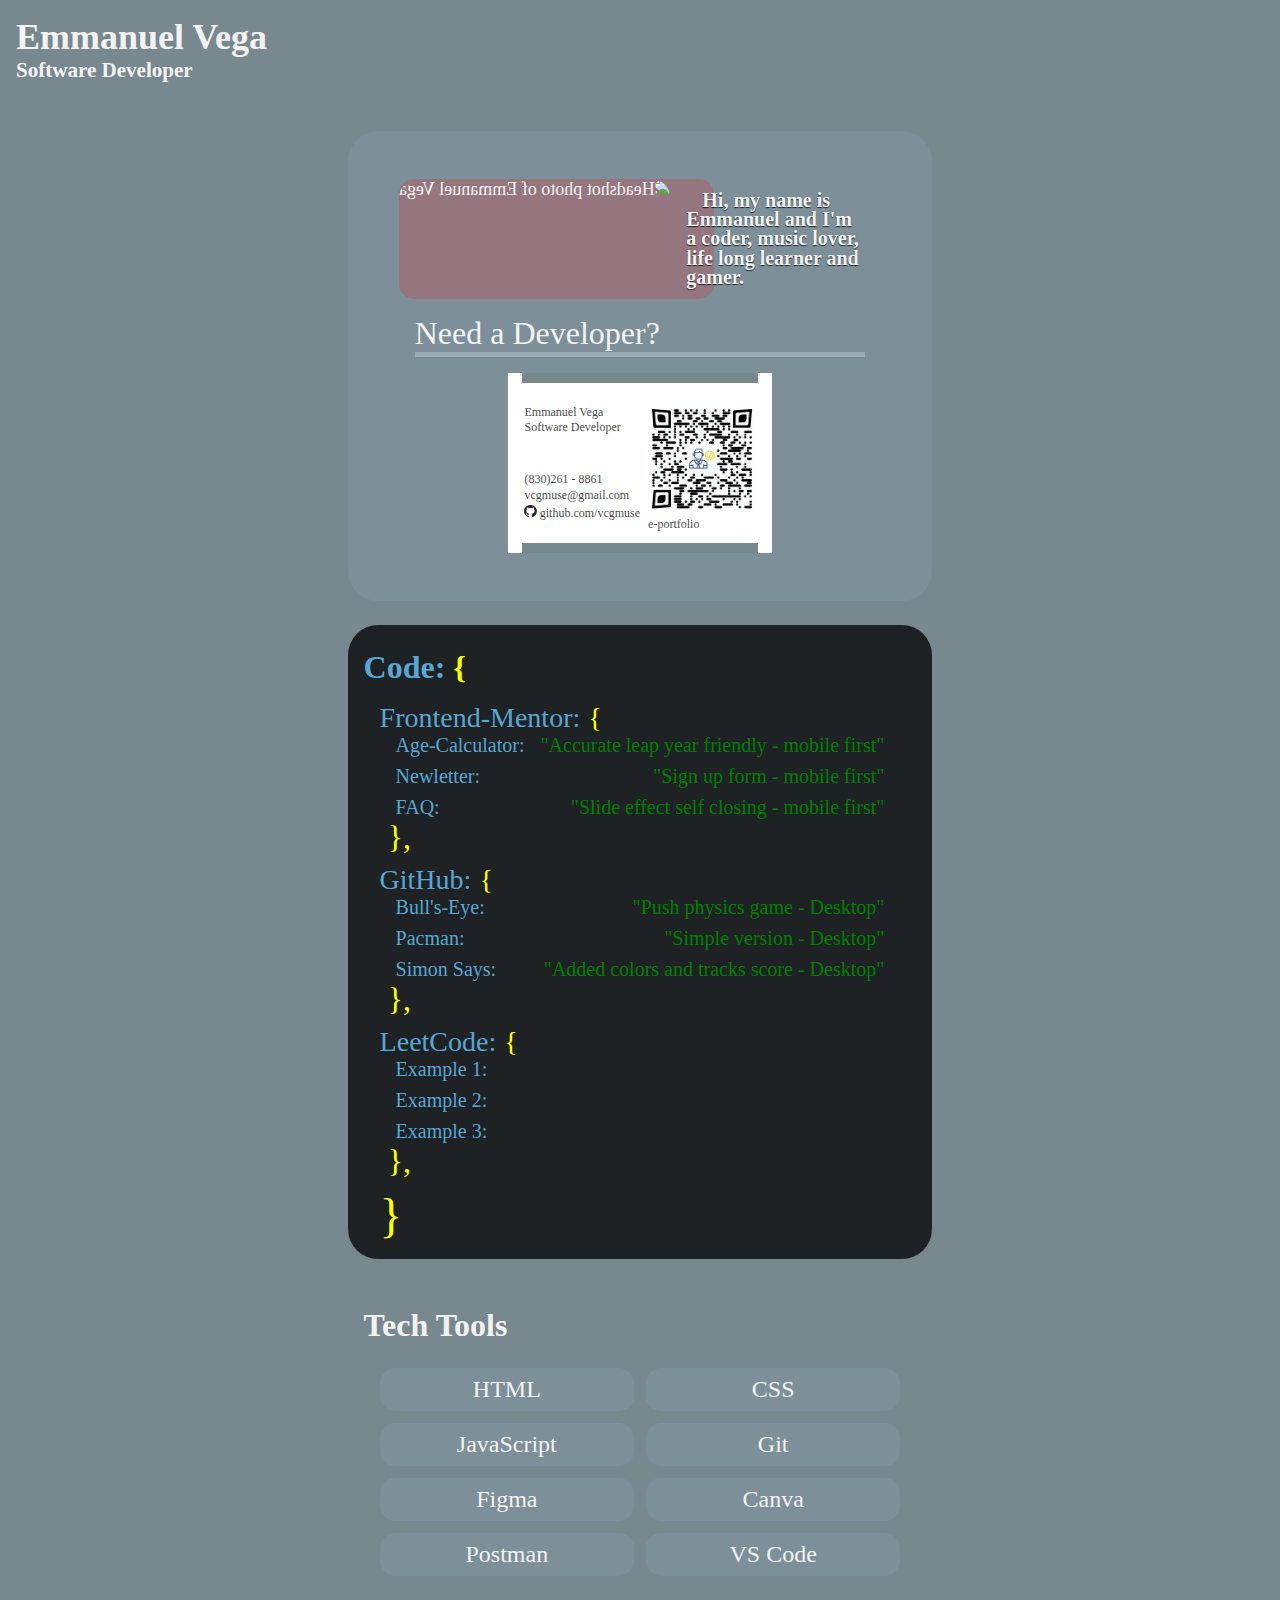
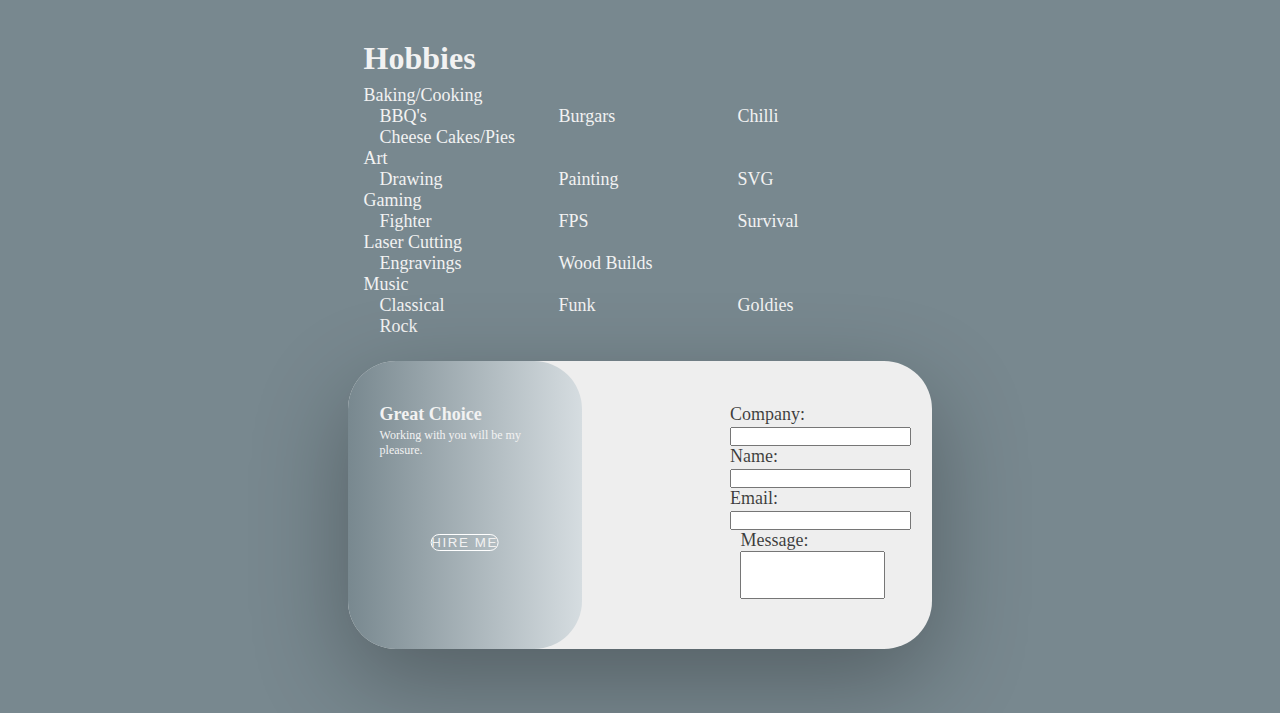
==== index.html @ 0d86e72a "fixing stylying issues" ====
<!DOCTYPE html>
<html lang="en">

<head>
    <meta charset="UTF-8">
    <meta name="viewport" content="width=device-width, initial-scale=1.0">
    <title>Emmanuel Vega</title>
    <link rel="stylesheet" href="./styles.css">
    <link rel="stylesheet" href="https://use.fontawesome.com/releases/v5.8.1/css/all.css"
        integrity="sha384-50oBUHEmvpQ+1lW4y57PTFmhCaXp0ML5d60M1M7uH2+nqUivzIebhndOJK28anvf" crossorigin="anonymous">
</head>

<body>
    <nav>
        <h1>Emmanuel Vega</h1>
        <h3>Software Developer</h3>
    </nav>
    <main>
        <section id="bio">
            <div class="profile">
                <div class="botton">
                    <div class="left">
                        <img src="./assets/images/headshot.png" alt="Headshot photo of Emmanuel Vega">
                        <div class="banner"></div>
                        <p class="bottom"> Hi, my name is Emmanuel and I'm a coder, music lover, life long learner and
                            gamer.
                        </p>
                    </div>
                    <div class="right">
                        <div class="top">
                            <p class="question">Need a Developer?</p>
                        </div>
                        <div class="mid"></div>
                    </div>
                </div>
            </div>
            <!-- From 50 web projects custom to my card style. -->
            <div class="business-card">
                <div class="left">
                    <div class="top">
                        <p class="name">Emmanuel Vega</p>
                        <p class="role">Software Developer</p>
                    </div>
                    <div class="bottom">
                        <div class="phone">
                            <i class="fas fa-phone"></i>
                            <!-- There is a way to make this callable -->
                            <a href="tel:8302618861" class="digits">(830)261 - 8861</a>
                        </div>
                        <div class="email">
                            <i class="fas fa-envelope-open"></i>
                            <a href="mailto:vcgmuse@gmail.com">vcgmuse@gmail.com</a> <a class="link"></a>
                        </div>
                        <div class="github">
                            <img src="./assets/images/github-mark.svg" style="height: 12px;"
                                alt="GitHub Logo that links to vcgmuse profile">
                            <a href="https://github.com/vcgmuse" class="link">github.com/vcgmuse</a>
                        </div>
                    </div>
                </div>
                <div class="right">
                    <img style="height: 112px;" src="./assets/images/profile-link.png"
                        alt="vcgmuse GitHub QR Code link">
                    <a href="https://vcgmuse.github.io/evega-portfolio/">e-portfolio</a>
                </div>

            </div>
            <!-- <p class="code-block"><span class="purple">let</span> <span class="blue">qualities=</span><span
                    class="yellow">[</span><span class="green">"Diligent"</span><span class="blue">,</span><span
                    class="green">"Focused"</span><span class="blue">,</span><span class="green">"Focused"</span><span
                    class="blue">,</span><span class="green">"Reliable"</span><span class="blue">,</span><span
                    class="green">"Detailed"</span><span class="blue">,</span><span
                    class="green">"Disciplined"</span><span class="yellow">]</span></p> -->        </section>
        <section id="coding">
            <h2 class="title blue">Code:</h2>
            <ul>
                <li class="site">
                    <a href="https://www.frontendmentor.io/profile/vcgmuse" class="user-link blue">Frontend-Mentor:</a>
                    <ul>
                        <li><a href="https://www.frontendmentor.io/solutions/fully-functional-and-accurate-mobile-and-desktop-design-YRDPRm3s21"
                                class="site-link blue">Age-Calculator:</a><p class="green">"Accurate leap year friendly - mobile first"</p></li>
                        <li><a href="https://www.frontendmentor.io/solutions/newsletter-w-errorstate-mobile-first-desktop-firefox-and-chrome-Q9GRXrni1k"
                                class="site-link blue">Newletter:</a><p class="green">"Sign up form - mobile first"</p></li>
                        <li><a href="https://www.frontendmentor.io/solutions/responsive-faq-accordion-page-A1FCZQzD4m"
                                class="site-link blue">FAQ:</a><p class="green">"Slide effect self closing - mobile first"</p></li>
                    </ul>
                </li>
                <li class="site">
                    <a href="https://github.com/vcgmuse" class="user-link blue">GitHub:</a>
                    <ul>
                        <li><a href="" class="site-link blue">Bull's-Eye:</a><p class="green">"Push physics game - Desktop"</p></li>
                        <li><a href="" class="site-link blue">Pacman:</a><p class="green">"Simple version  - Desktop"</p></li>
                        <li><a href="" class="site-link blue">Simon Says:</a><p class="green">"Added colors and tracks score - Desktop"</p></li>
                    </ul>
                </li>
                <li class="site">
                    <a href="https://leetcode.com/vcgmuse/" class="user-link blue">LeetCode:</a>
                    <ul>
                        <li><a href="" class="site-link blue">Example 1:</a></li>
                        <li><a href="" class="site-link blue">Example 2:</a></li>
                        <li><a href="" class="site-link blue">Example 3:</a></li>
                    </ul>
                </li>
                <div class="closing-brace"></div>
            </ul>
        </section>
        <section id="tools">
            <h2 class="title">Tech Tools</h2>
            <div class="tools-grid">
                <div class="card">
                    <p class="header">HTML</p>
                </div>
                <div class="card">
                    <p class="header">CSS</p>
                </div>
                <div class="card">
                    <p class="header">JavaScript</p>
                </div>
                <div class="card">
                    <p class="header">Git</p>
                </div>
                <div class="card">
                    <p class="header">Figma</p>
                </div>
                <div class="card">
                    <p class="header">Canva</p>
                </div>
                <div class="card">
                    <p class="header">Postman</p>
                </div>
                <div class="card">
                    <p class="header">VS Code</p>
                </div>
            </div>
        </section>
        <section id="hobbies">
            <h2 class="title">Hobbies</h2>
            <div class="card">
                <p class="header">Baking/Cooking</p>
                <ul class="hobbies-grid">
                    <li>BBQ's</li>
                    <li>Burgars</li>
                    <li>Chilli</li>
                    <li>Cheese Cakes/Pies</li>

                </ul>
            </div>
            <div class="card">
                <p class="header">Art</p>
                <ul class="hobbies-grid">
                    <li>Drawing</li>
                    <li>Painting</li>
                    <li>SVG</li>
                </ul>
            </div>
            <div class="card">
                <p class="header">Gaming</p>
                <ul class="hobbies-grid">
                    <li>Fighter</li>
                    <li>FPS</li>
                    <li>Survival</li>
                </ul>
            </div>
            <div class="card">
                <p class="header">Laser Cutting</p>
                <ul class="hobbies-grid">
                    <li>Engravings</li>
                    <li>Wood Builds</li>
                </ul>
            </div>
            <div class="card">
                <p class="header">Music</p>
                <ul class="hobbies-grid">
                    <li>Classical</li>
                    <li>Funk</li>
                    <li>Goldies</li>
                    <li>Rock</li>
                </ul>
            </div>
        </section>
        <section id="contact">
            <div class="form-wrapper">
                <div class="comment">
                    <h2>Great Choice</h2>
                    <p>Working with you will be my pleasure.</p>
                </div>
                <div class="color-bg">
                    <button>Hire Me</button>
                </div>
                <form action="" class="contact-form">
                    <div class="input-group">
                        <label for="company">Company:</label>
                        <input id="company" name="company" type="text">
                    </div>
                    <div class="input-group">
                        <label for="name">Name:</label>
                        <input id="name" name="name" type="text">
                    </div>
                    <div class="input-group">
                        <label for="email">Email:</label>
                        <input id="email" name="email" type="email">
                    </div>
                    <div class="input-group">
                        <label for="message">Message:</label>
                        <textarea id="message" name="message" type="text" rows="4" style="resize: none">
                        </textarea>
                    </div>
                </form>
            </div>

        </section>
    </main>
    <script src="./script.js"></script>
</body>

</html>
---- styles.css ----
*, form {
  margin: 0;
  padding: 0;
  box-sizing: border-box;
}
:root {
  --bg-color: #78888f;
  --main-font-color: #f2f2f2;
  --title-font-color: #fff;
  --dark-translucent: rgba(0, 0, 0, 0.75);
  --img-bg-color: rgba(141, 169, 184, 0.25);
  --img-border-color: #99aab5;
  --box-drop-shade: #000;
  --banner-bg-color: rgba(255, 0, 0, 0.25);
}
nav {
  align-self: flex-start;
}
body {
  display: flex;
  flex-direction: column;
  align-items: center;
  justify-content: center;
  margin: auto;
  padding: 1rem;
  font-size: 18px;
  background-color: var(--bg-color);
  color: var(--main-font-color);
}
ul {
  list-style-type: none;
}
section .title {
  align-self: flex-start;
  font-size: 32px;
  padding: 0.5rem 0rem;
}
#coding .title::after,
.user-link::after {
  content: '{';
  margin-left: 0.5rem;
  color: yellow;
}

#coding .site::after {
  content: '}, ';
  margin-left: 0.5rem;
  font-size: 32px;
  color: yellow;
}
section .closing-brace::after {
  content: '}';
  font-size: 48px;
  color: yellow;
}
a:active,
a:visited,
a:link {
  color: #fff;
  text-decoration: none;
}
#bio {
  display: flex;
  flex-direction: column;
  justify-content: center;
  align-items: center;
  padding: 3rem 0;
  background-color: var(--img-bg-color);
  border-radius: 30px;
}
#coding {
  display: flex;
  flex-direction: column;
  margin: 1rem 0rem;
  padding: 1rem;
  gap: 0.5rem;
  background-color: var(--dark-translucent);
  border-radius: 30px;
}
#coding ul {
  display: flex;
  flex-direction: column;
  gap: 0.5rem;
  list-style: none;
  margin: 0 1rem;
}
#coding ul li ul li {
  display: flex;
  align-items: center;
  justify-content: space-between;
  font-size: 20px;
  gap: 1rem;
}
.user-link {
  font-size: 28px;
}
.user-link:focus,
a.user-link:hover,
a.site-link:hover {
  display: inline-block;
  transform: scale(1.1);
  border-bottom: 1px solid white;
  transition: all 300ms linear;
}
.link-img {
  height: 75px;
  width: 75px;
  background: cover;
  border-radius: 10px;
}
.banner {
  position: absolute;
  content: '';
  background-color: var(--banner-bg-color);
  height: 120px;
  width: calc(100% - 2rem);
  max-width: 315px;
  align-self: center;
  border-radius: 15px;
  z-index: -1;
}
.profile {
  display: flex;
  flex-direction: column;
  justify-content: center;
  align-items: center;
  width: 100%;
  position: relative;
}

main {
  display: flex;
  flex-direction: column;
  gap: 0.5rem;
  margin: 3rem 0.5rem;
}
.profile {
  padding: 0 1rem;
}
.business-card {
  display: flex;
  position: relative;
  justify-content: space-around;
  align-items: center;
  background-color: #fff;
  color: var(--dark-translucent);
  font-size: 12px;
  height: 180px;
  max-width: 295.45px;
  margin: 0 1rem;
  padding: 2rem 1rem;
  gap: 0.5rem;
}
.business-card::before,
.business-card::after {
  content: '';
  background-color: var(--bg-color);
  height: 10px;
  width: 90%;
  position: absolute;
}
.business-card::before {
  top: 0;
}
.business-card::after {
  bottom: 0;
}
.business-card a:link,
a:visited {
  color: var(--dark-translucent);
}
.business-card .left, .business-card .right {
  display: flex;
  flex-direction: column;
  justify-content: space-between;
  height: 100%;
}

.business-card .bottom {
  display: flex;
  flex-direction: column;
  justify-content: flex-end;
  gap: 0.1rem;
}

.business-card a:link {
  color: var(--dark-translucent);
}
.profile .left {
  display: flex;
  align-items: center;
}
.profile .left p {
  font-size: 1.25rem;
  font-weight: 900;
  text-indent: 16px;
  margin: 0 0.5rem;
  padding: 0.5rem;
  max-height: 160px;
  min-width: 170px;
  max-width: 195px;
  text-shadow: 0px 1px 1px var(--dark-translucent);
  border-radius: 5px;
  line-height: 1.2rem;
  z-index: 1;
}
.profile img {
  height: 120px;
  border-radius: 20px;
  transform: scaleX(-100%);
}

.profile .right {
  padding: 1rem;
}
.profile .right .top {
  font-size: 1.5rem;
}
.profile .right .mid {
  border-top: 5px solid var(--img-border-color);
}
.question {
  font-size: 32px;
  align-self: center;
}

.code-block {
  align-self: flex-start;
  background-color: var(--dark-translucent);
  padding: 10px 35px;
  font-weight: 800;
  margin: 0 1rem;
  border-radius: 10px;
  max-width: 315px;
}

.code-block span {
  display: inline-block;
  font-size: 16px;
  font-weight: 800;
  width: fit-content;
}
#tools,
#hobbies {
  padding: 1rem;
}
.tools-grid {
  display: grid;
  grid-template-columns: 1fr 1fr;
  padding: 1rem;
  gap: 0.75rem;
  border-radius: 15px;
}
.tools-grid .card {
  background-color: var(--img-bg-color);
  padding: 0.5rem;
  text-align: center;
  border-radius: 15px;
  font-size: 24px;
}

#hobbies .tools-grid {
  display: grid;
  grid-template-columns: 1fr 1fr 1fr;
  background-color: transparent;
}
.hobbies-grid {
  display: grid;
  grid-template-columns: 1fr 1fr 1fr;
  margin-left: 1rem;
}
#contact {
  display: flex;
  flex-direction: column;
  justify-content: center;
  align-items: center;
}
.form-wrapper {
  position: relative;
  width: 100%;
  height: 18rem;
  background-color: #eee;
  border-radius: 3rem;
  box-shadow: 0 2rem 6rem rgba(0, 0, 0, 0.3);
}
.comment {
  position: relative;
  top: 15%;
  left: 2rem;
  font-size: 12px;
  z-index: 100;
}
.comment h2 {
  margin-bottom: .2rem;
}
.comment {
  max-width: 30%;
}
.color-bg {
  position: absolute;
  width: 40%;
  height: 100%;
  top: 0;
  left: 0;
  border-radius: 3rem;
  background: linear-gradient(to right, var(--bg-color), var(--img-bg-color));
}
.color-bg button {
  position: absolute;
  top: 60%;
  left: 50%;
  transform: translateX(-50%);
  width: fit-content;
  height: fit-content;
  background-color: transparent;
  border: 0.1rem solid var(--title-font-color);
  border-radius: 3rem;
  text-transform: uppercase;
  letter-spacing: 0.1rem;
  color: var(--main-font-color);
  cursor: pointer;
}
.contact-form {
  display: flex;
  flex-direction: column;
  justify-content: space-around;
  align-items: center;
  width: 10rem;
  position: absolute;
  top: 15%;
  right: 2rem;
  color: var(--dark-translucent);
}
#message {
  max-width: 144.8px;
  height: 3rem;
}
.purple {
  color: purple;
}
.green {
  color: green;
}
.blue,
a.blue,
li.blue {
  color: rgb(89, 166, 213);
}
.yellow {
  color: yellow;
}
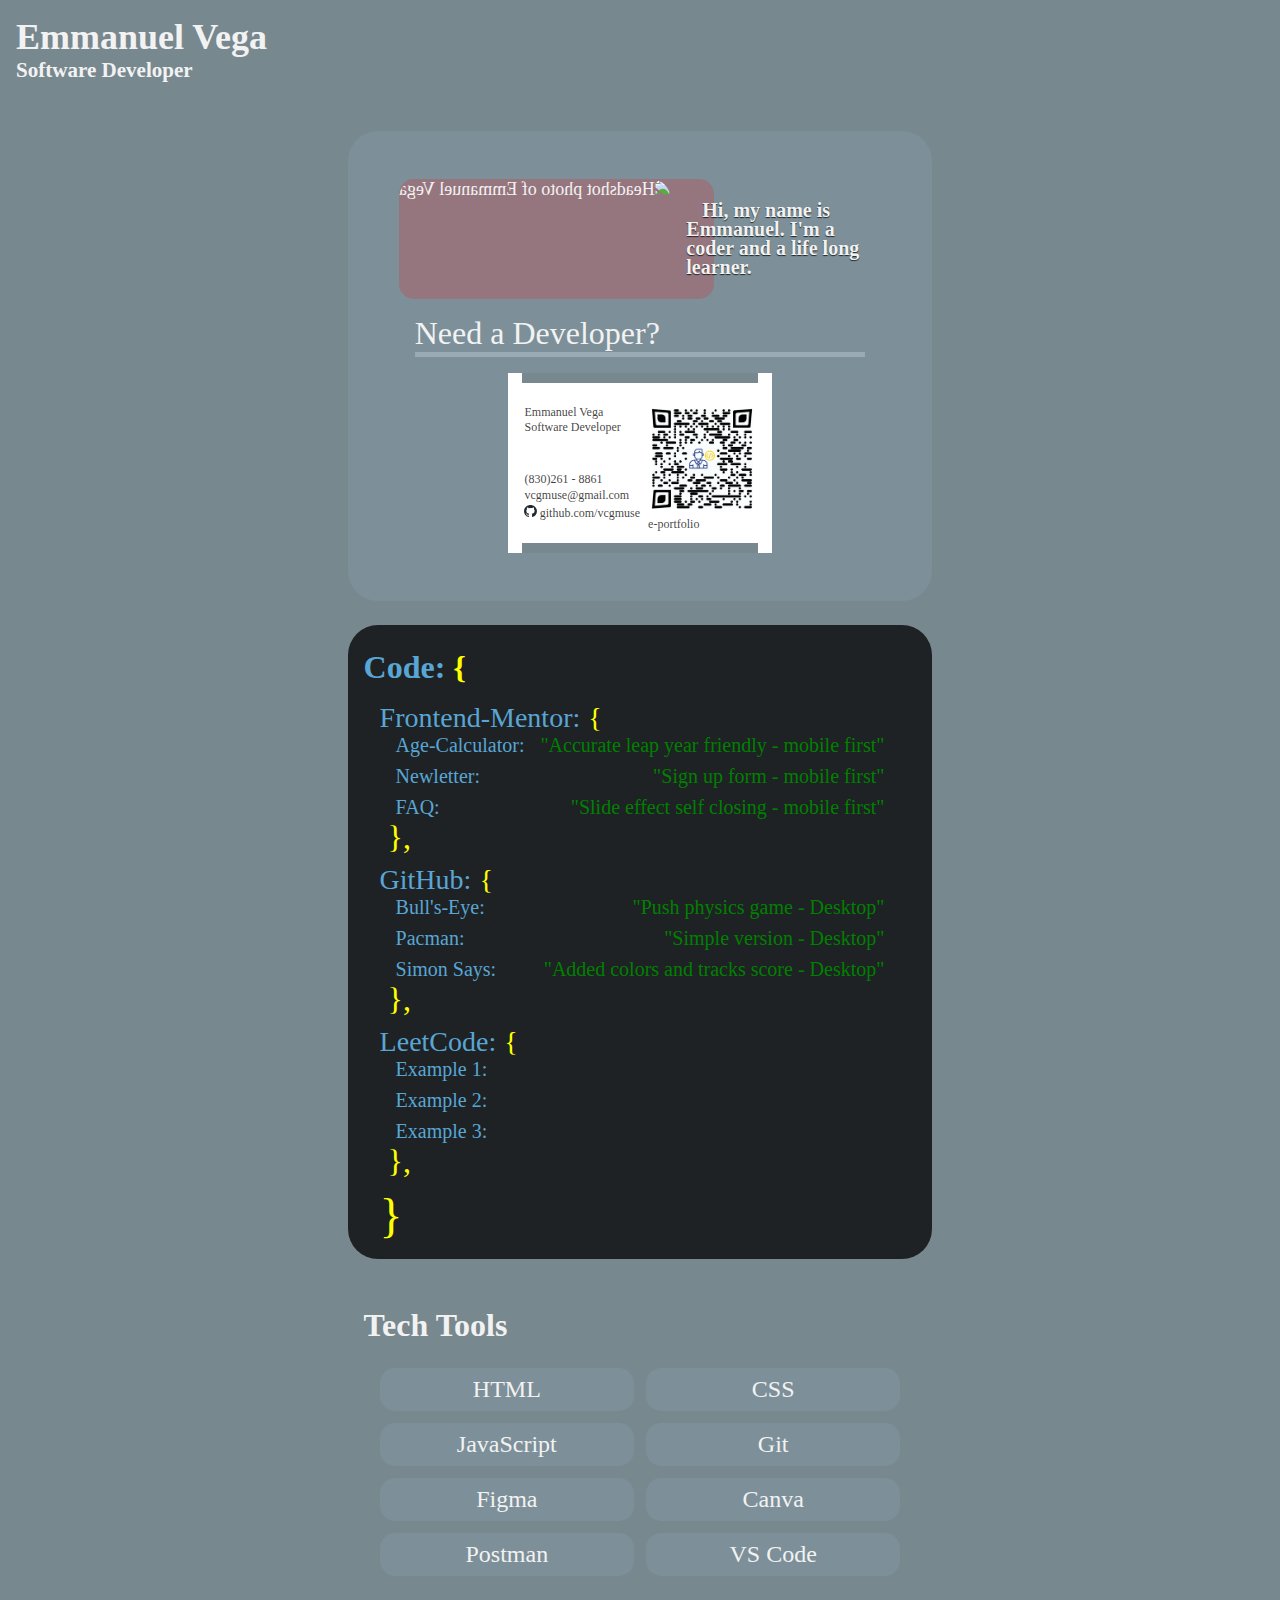
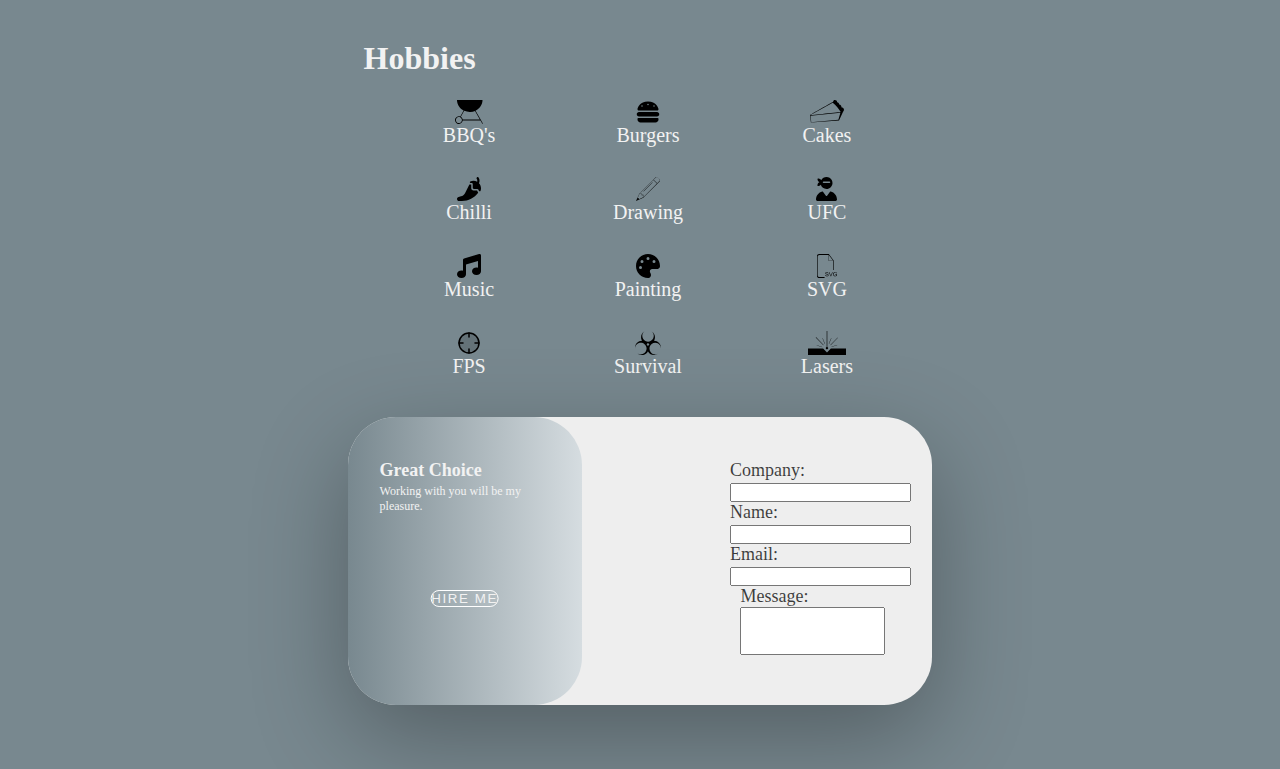
==== commit 728ee99b: "updating and layout and reducing clutter" ====
--- a/index.html
+++ b/index.html
@@ -22,8 +22,7 @@
                     <div class="left">
                         <img src="./assets/images/headshot.png" alt="Headshot photo of Emmanuel Vega">
                         <div class="banner"></div>
-                        <p class="bottom"> Hi, my name is Emmanuel and I'm a coder, music lover, life long learner and
-                            gamer.
+                        <p class="bottom"> Hi, my name is Emmanuel. I'm a coder and a life long learner.
                         </p>
                     </div>
                     <div class="right">
@@ -136,47 +135,21 @@
         <section id="hobbies">
             <h2 class="title">Hobbies</h2>
             <div class="card">
-                <p class="header">Baking/Cooking</p>
                 <ul class="hobbies-grid">
-                    <li>BBQ's</li>
-                    <li>Burgars</li>
-                    <li>Chilli</li>
-                    <li>Cheese Cakes/Pies</li>
-
+                    <li><img src="./assets/images/bbq-pit.svg" alt="" class="hobby-img">BBQ's</li>
+                    <li><img src="./assets/images/burger-solid.svg" alt="" class="hobby-img">Burgers</li>
+                    <li><img src="./assets/images/cheese-cake.svg" alt="" class="hobby-img">Cakes</li>
+                    <li><img src="./assets/images/pepper-hot-solid.svg" alt="" class="hobby-img">Chilli</li>
+                    <li><img src="./assets/images/pencil.svg" alt="" class="hobby-img">Drawing</li>
+                    <li><img src="./assets/images/user-ninja-solid.svg" alt="" class="hobby-img">UFC</li>
+                    <li><img src="./assets/images/music-solid.svg" alt="" class="hobby-img">Music</li>
+                    <li><img src="./assets/images/palette-solid.svg" alt="" class="hobby-img">Painting</li>
+                    <li><img src="./assets/images/svg-file-icon.svg" alt="" class="hobby-img">SVG</li>
+                    <li><img src="./assets/images/crosshair-simple-svgrepo-com.svg" alt="" class="hobby-img">FPS</li>
+                    <li><img src="./assets/images/bio-hazard.svg" alt="" class="hobby-img">Survival</li>
+                    <li><img src="./assets/images/laser-cutter-icon.svg" alt="" class="hobby-img">Lasers</li>
                 </ul>
-            </div>
-            <div class="card">
-                <p class="header">Art</p>
-                <ul class="hobbies-grid">
-                    <li>Drawing</li>
-                    <li>Painting</li>
-                    <li>SVG</li>
-                </ul>
-            </div>
-            <div class="card">
-                <p class="header">Gaming</p>
-                <ul class="hobbies-grid">
-                    <li>Fighter</li>
-                    <li>FPS</li>
-                    <li>Survival</li>
-                </ul>
-            </div>
-            <div class="card">
-                <p class="header">Laser Cutting</p>
-                <ul class="hobbies-grid">
-                    <li>Engravings</li>
-                    <li>Wood Builds</li>
-                </ul>
-            </div>
-            <div class="card">
-                <p class="header">Music</p>
-                <ul class="hobbies-grid">
-                    <li>Classical</li>
-                    <li>Funk</li>
-                    <li>Goldies</li>
-                    <li>Rock</li>
-                </ul>
-            </div>
+            </div>            
         </section>
         <section id="contact">
             <div class="form-wrapper">
--- a/styles.css
+++ b/styles.css
@@ -243,6 +243,14 @@
 #tools,
 #hobbies {
   padding: 1rem;
+  font-size: 20px;
+}
+#hobbies li{
+  display: flex;
+  flex-direction: column;
+  justify-content: center;
+  align-items: center;
+  margin: 15px;
 }
 .tools-grid {
   display: grid;
@@ -349,3 +357,7 @@
 .yellow {
   color: yellow;
 }
+.hobby-img{
+  height: 24px;
+  filter: hue-rotate(180);
+}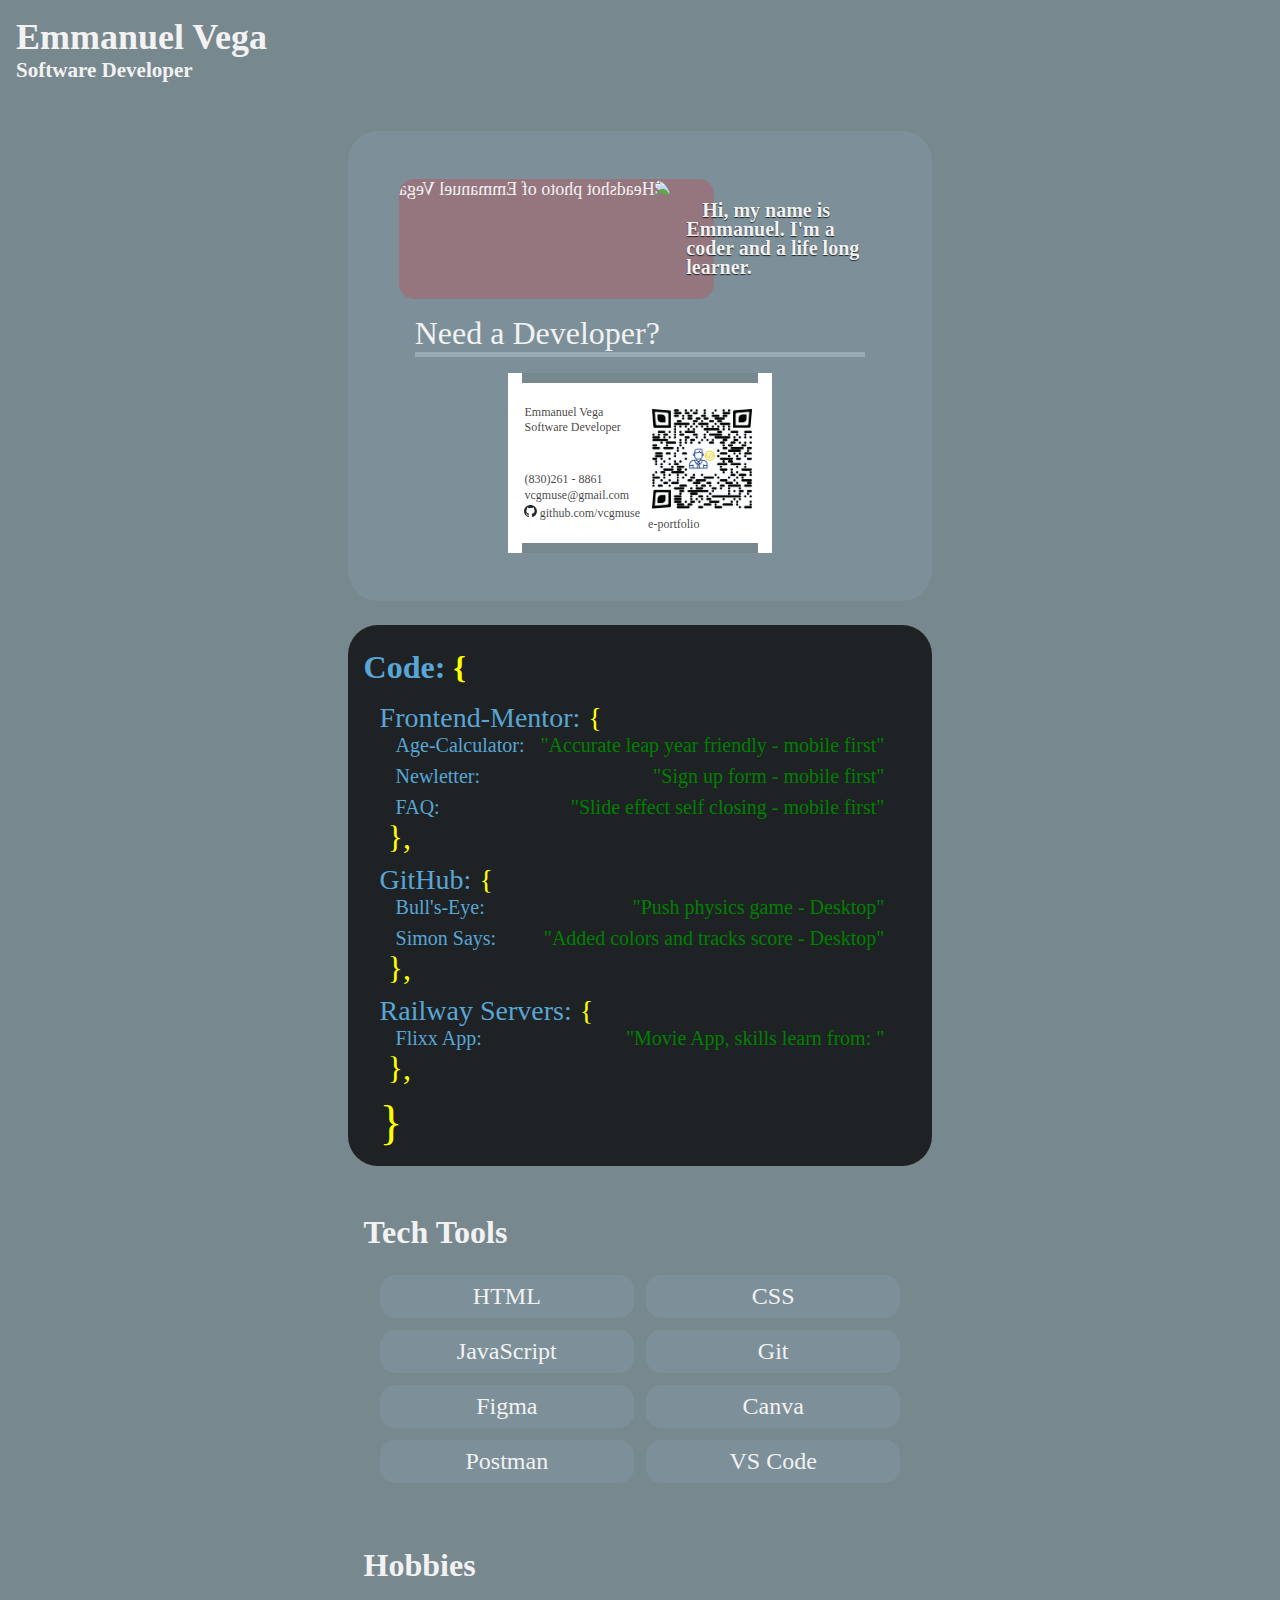
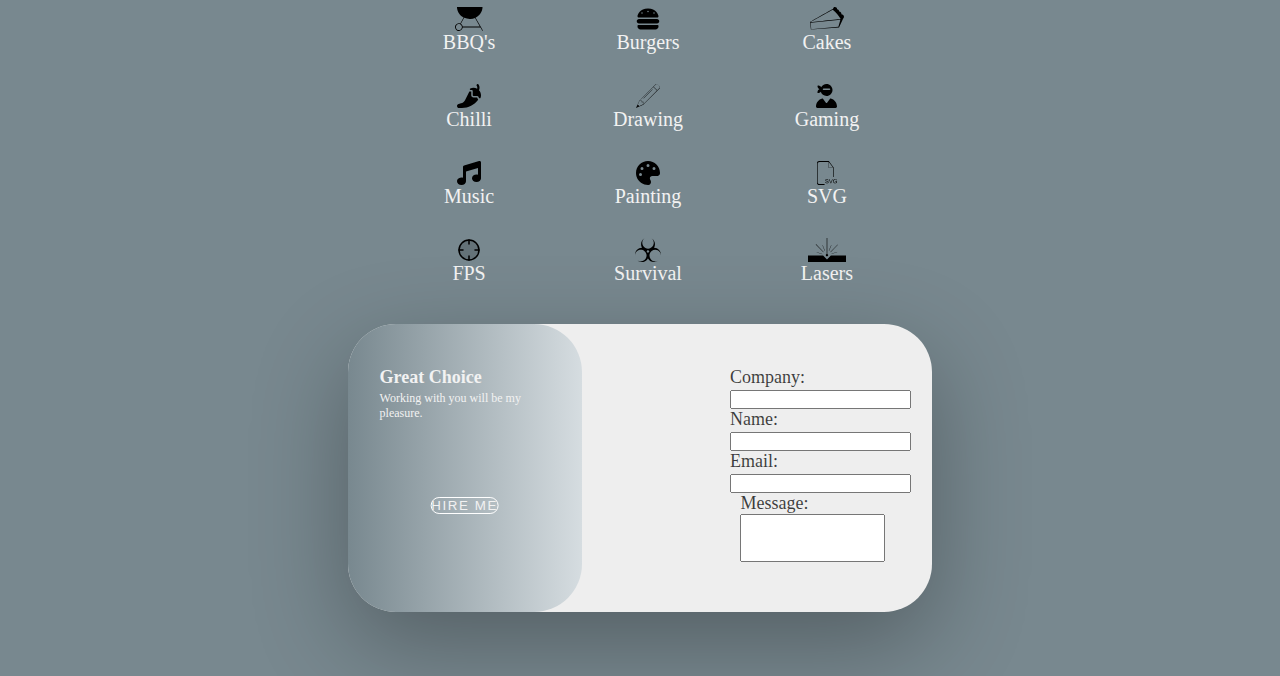
==== commit 68305738: "updating site details" ====
--- a/index.html
+++ b/index.html
@@ -87,17 +87,14 @@
                 <li class="site">
                     <a href="https://github.com/vcgmuse" class="user-link blue">GitHub:</a>
                     <ul>
-                        <li><a href="" class="site-link blue">Bull's-Eye:</a><p class="green">"Push physics game - Desktop"</p></li>
-                        <li><a href="" class="site-link blue">Pacman:</a><p class="green">"Simple version  - Desktop"</p></li>
-                        <li><a href="" class="site-link blue">Simon Says:</a><p class="green">"Added colors and tracks score - Desktop"</p></li>
+                        <li><a href="https://vcgmuse.github.io/bullseye/" class="site-link blue">Bull's-Eye:</a><p class="green">"Push physics game - Desktop"</p></li>
+                        <li><a href="https://vcgmuse.github.io/simon/" class="site-link blue">Simon Says:</a><p class="green">"Added colors and tracks score - Desktop"</p></li>
                     </ul>
                 </li>
                 <li class="site">
-                    <a href="https://leetcode.com/vcgmuse/" class="user-link blue">LeetCode:</a>
+                    <a href="https://railway.app/u/vcgmuse" class="user-link blue">Railway Servers:</a>
                     <ul>
-                        <li><a href="" class="site-link blue">Example 1:</a></li>
-                        <li><a href="" class="site-link blue">Example 2:</a></li>
-                        <li><a href="" class="site-link blue">Example 3:</a></li>
+                        <li><a href="https://flixx-movie-app.up.railway.app/" class="site-link blue">Flixx App:</a><p class="green">"Movie App, skills learn from: "</p></li>
                     </ul>
                 </li>
                 <div class="closing-brace"></div>
@@ -141,7 +138,7 @@
                     <li><img src="./assets/images/cheese-cake.svg" alt="" class="hobby-img">Cakes</li>
                     <li><img src="./assets/images/pepper-hot-solid.svg" alt="" class="hobby-img">Chilli</li>
                     <li><img src="./assets/images/pencil.svg" alt="" class="hobby-img">Drawing</li>
-                    <li><img src="./assets/images/user-ninja-solid.svg" alt="" class="hobby-img">UFC</li>
+                    <li><img src="./assets/images/user-ninja-solid.svg" alt="" class="hobby-img">Gaming</li>
                     <li><img src="./assets/images/music-solid.svg" alt="" class="hobby-img">Music</li>
                     <li><img src="./assets/images/palette-solid.svg" alt="" class="hobby-img">Painting</li>
                     <li><img src="./assets/images/svg-file-icon.svg" alt="" class="hobby-img">SVG</li>
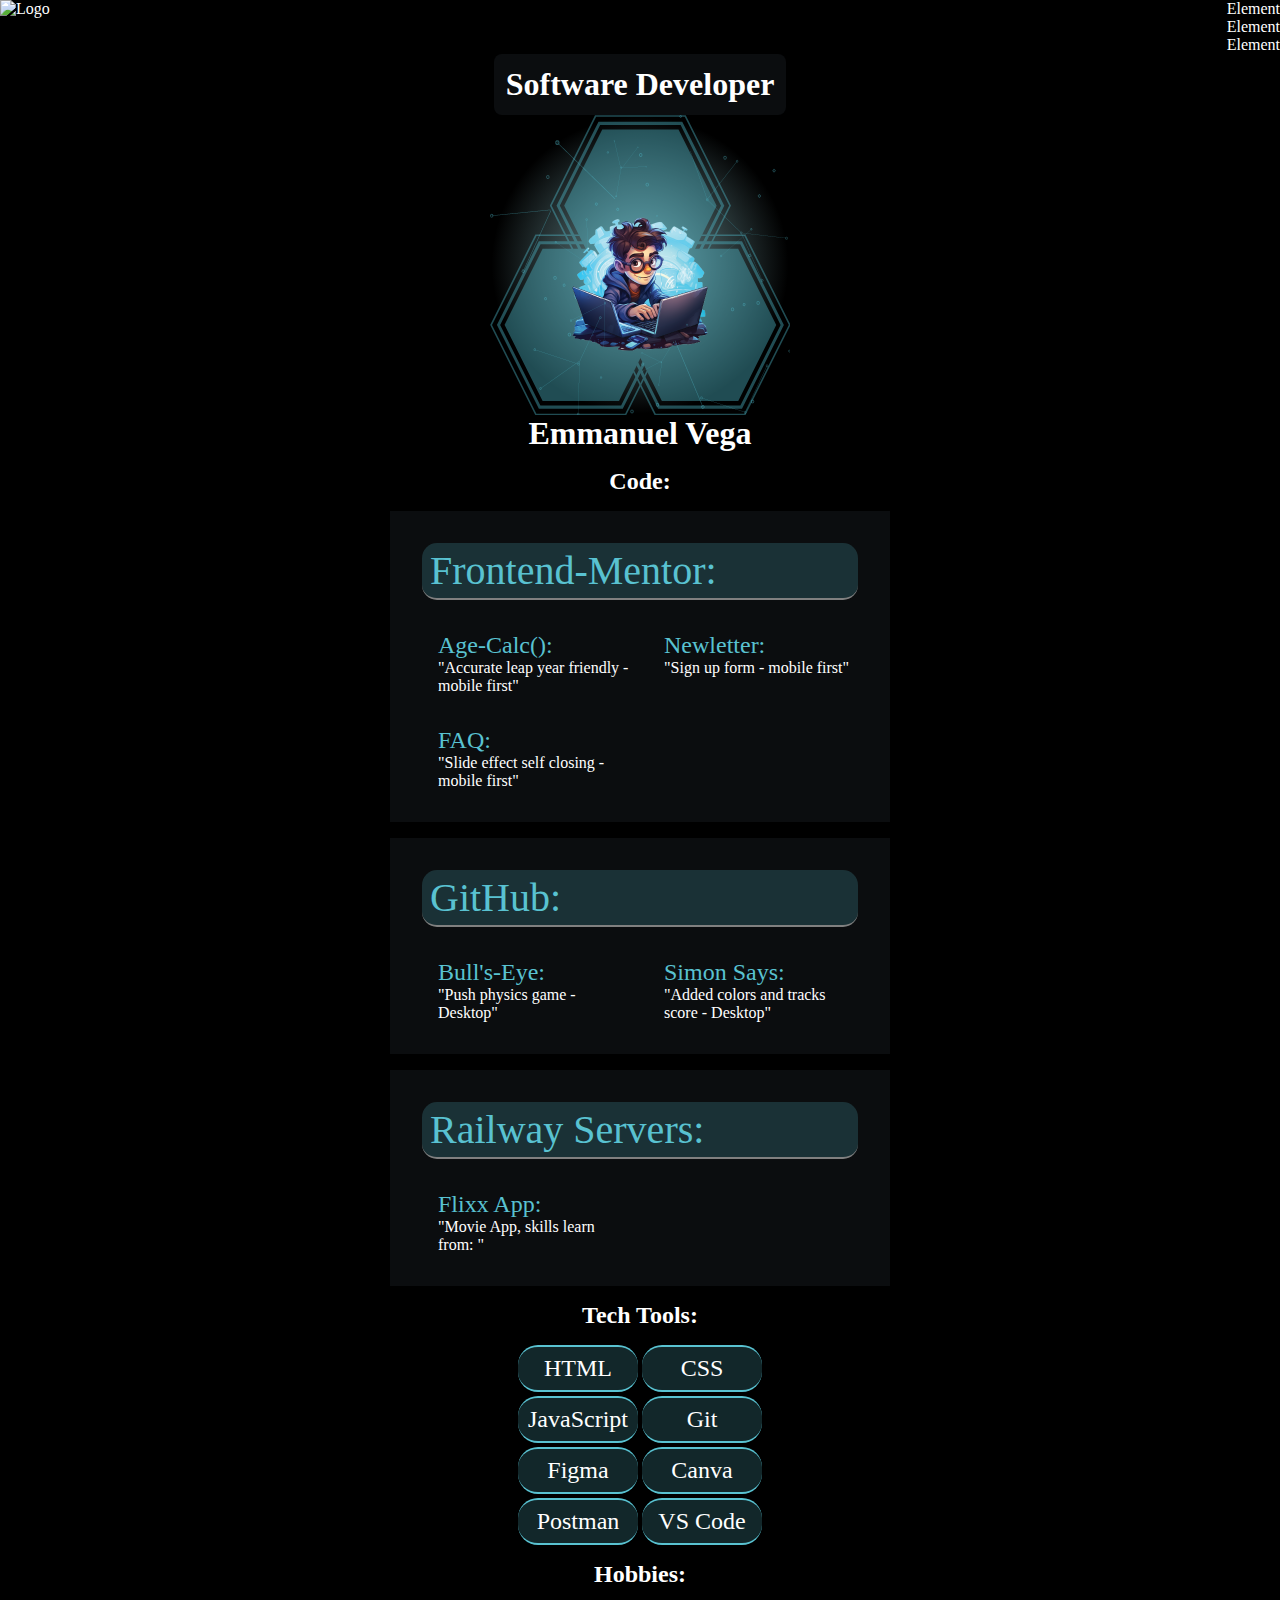
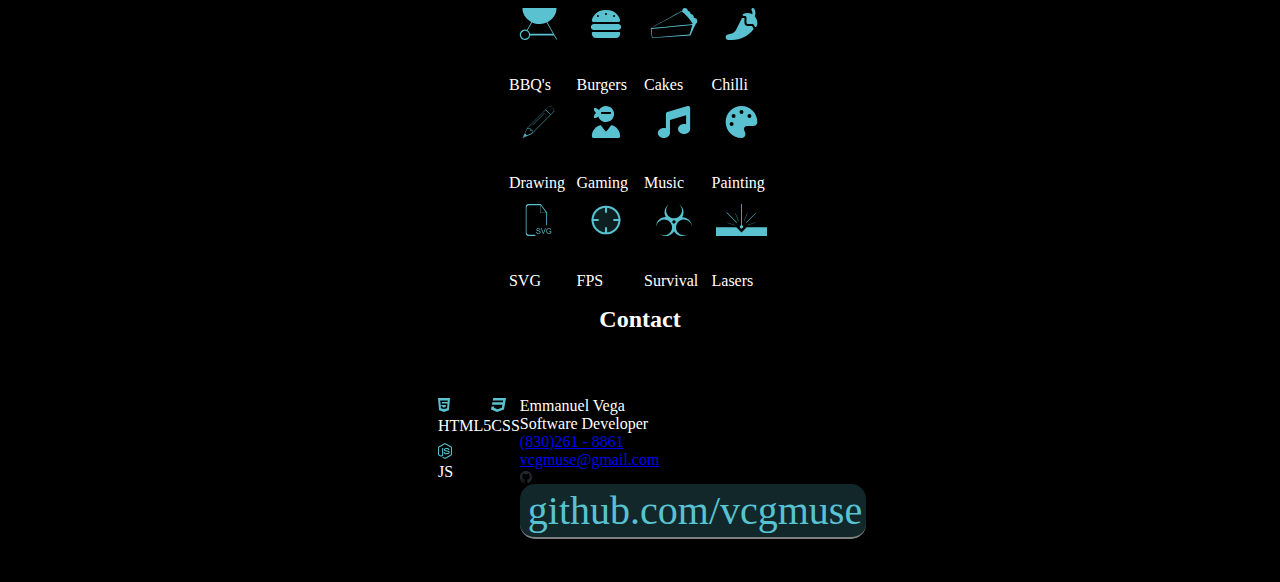
==== commit fbe55c8c: "major changes" ====
--- a/index.html
+++ b/index.html
@@ -12,174 +12,156 @@
 
 <body>
     <nav>
-        <h1>Emmanuel Vega</h1>
-        <h3>Software Developer</h3>
+        <img src="" alt="Logo">
+        <ul>
+            <li>Element</li>
+            <li>Element</li>
+            <li>Element</li>
+        </ul>
     </nav>
     <main>
-        <section id="bio">
-            <div class="profile">
-                <div class="botton">
-                    <div class="left">
-                        <img src="./assets/images/headshot.png" alt="Headshot photo of Emmanuel Vega">
-                        <div class="banner"></div>
-                        <p class="bottom"> Hi, my name is Emmanuel. I'm a coder and a life long learner.
-                        </p>
+        <!-- Banner Section -->
+        <div id="banner">
+            <h1 id="banner-title">Software Developer</h1>
+            <div id="bg-element">
+                <img id="bg-shape" src="./assets/images/graphics/bg-shape.png" alt="">
+                <div id="radial-gradient"></div>
+                <img id="bg-spots-lines" src="./assets/images/graphics/shapes-lines.png" alt="">
+                <img id="coder" src="./assets/images/graphics/coders.png" alt="">
+            </div>
+            <h2 id="banner-bottom">Emmanuel Vega</h2>
+        </div>
+
+        <!-- Code Section -->
+        <h2>Code:</h2>
+        <div class="site card">
+            <a href="https://www.frontendmentor.io/profile/vcgmuse" class="user-link ">Frontend-Mentor:</a>
+            <ul>
+                <li><a href="https://www.frontendmentor.io/solutions/fully-functional-and-accurate-mobile-and-desktop-design-YRDPRm3s21"
+                        class="site-link ">Age-Calc():</a>
+                    <p class="green">"Accurate leap year friendly - mobile first"</p>
+                </li>
+                <li><a href="https://www.frontendmentor.io/solutions/newsletter-w-errorstate-mobile-first-desktop-firefox-and-chrome-Q9GRXrni1k"
+                        class="site-link ">Newletter:</a>
+                    <p class="green">"Sign up form - mobile first"</p>
+                </li>
+                <li><a href="https://www.frontendmentor.io/solutions/responsive-faq-accordion-page-A1FCZQzD4m"
+                        class="site-link ">FAQ:</a>
+                    <p class="green">"Slide effect self closing - mobile first"</p>
+                </li>
+            </ul>
+        </div>
+        <li class="site card">
+            <a href="https://github.com/vcgmuse" class="user-link">GitHub:</a>
+            <ul>
+                <li><a href="https://vcgmuse.github.io/bullseye/" class="site-link">Bull's-Eye:</a>
+                    <p class="">"Push physics game - Desktop"</p>
+                </li>
+                <li><a href="https://vcgmuse.github.io/simon/" class="site-link">Simon Says:</a>
+                    <p class="">"Added colors and tracks score - Desktop"</p>
+                </li>
+            </ul>
+        </li>
+        <div class="site card">
+            <a href="https://railway.app/u/vcgmuse" class="user-link">Railway Servers:</a>
+            <ul>
+                <li><a href="https://flixx-movie-app.up.railway.app/" class="site-link">Flixx App:</a>
+                    <p class="green">"Movie App, skills learn from: "</p>
+                </li>
+            </ul>
+        </div>
+
+        <!-- Skills Section -->
+        <h2 class="title">Tech Tools:</h2>
+        <div class="tools">
+            <div class="mini-card">
+                <p class="">HTML</p>
+            </div>
+            <div class="mini-card">
+                <p class="">CSS</p>
+            </div>
+            <div class="mini-card">
+                <p class="">JavaScript</p>
+            </div>
+            <div class="mini-card">
+                <p class="">Git</p>
+            </div>
+            <div class="mini-card">
+                <p class="">Figma</p>
+            </div>
+            <div class="mini-card">
+                <p class="">Canva</p>
+            </div>
+            <div class="mini-card">
+                <p class="">Postman</p>
+            </div>
+            <div class="mini-card">
+                <p class="">VS Code</p>
+            </div>
+        </div>
+
+        <!-- Hobbies Section -->
+        <h2 class="title">Hobbies:</h2>
+        <ul class="hobbies">
+            <li><img src="./assets/images/bbq-pit.svg" alt="" class="hobby-img">BBQ's</li>
+            <li><img src="./assets/images/burger-solid.svg" alt="" class="hobby-img">Burgers</li>
+            <li><img src="./assets/images/cheese-cake.svg" alt="" class="hobby-img">Cakes</li>
+            <li><img src="./assets/images/pepper-hot-solid.svg" alt="" class="hobby-img">Chilli</li>
+            <li><img src="./assets/images/pencil.svg" alt="" class="hobby-img">Drawing</li>
+            <li><img src="./assets/images/user-ninja-solid.svg" alt="" class="hobby-img">Gaming</li>
+            <li><img src="./assets/images/music-solid.svg" alt="" class="hobby-img">Music</li>
+            <li><img src="./assets/images/palette-solid.svg" alt="" class="hobby-img">Painting</li>
+            <li><img src="./assets/images/svg-file-icon.svg" alt="" class="hobby-img">SVG</li>
+            <li><img src="./assets/images/crosshair-simple-svgrepo-com.svg" alt="" class="hobby-img">FPS</li>
+            <li><img src="./assets/images/bio-hazard.svg" alt="" class="hobby-img">Survival</li>
+            <li><img src="./assets/images/laser-cutter-icon.svg" alt="" class="hobby-img">Lasers</li>
+        </ul>
+
+        <!-- Contact Section -->
+        <h2 class="title">Contact</h2>
+        <div class="business-card">
+            <div class="left">
+                <div class="row">
+                    <div class="">
+                        <img src="./assets/images/html5.svg" alt="" class="icon">
+                        <p>HTML5</p>
                     </div>
-                    <div class="right">
-                        <div class="top">
-                            <p class="question">Need a Developer?</p>
-                        </div>
-                        <div class="mid"></div>
+                    <div class="">
+                        <img src="./assets/images/css3.svg" alt="" class="icon">
+                        <p>CSS</p>
+                    </div>
+                </div>
+                <div class="row">
+                    <div>
+                        <img src="./assets/images/node-js.svg" alt="" class="icon">
+                        <p>JS</p>
                     </div>
                 </div>
             </div>
-            <!-- From 50 web projects custom to my card style. -->
-            <div class="business-card">
-                <div class="left">
-                    <div class="top">
-                        <p class="name">Emmanuel Vega</p>
-                        <p class="role">Software Developer</p>
+            <div class="right">
+                <div class="top">
+                    <p class="name">Emmanuel Vega</p>
+                    <p class="role">Software Developer</p>
+                </div>
+                <div class="bottom">
+                    <div class="phone">
+                        <i class="fas fa-phone"></i>
+                        <!-- There is a way to make this callable -->
+                        <a href="tel:8302618861" class="digits">(830)261 - 8861</a>
                     </div>
-                    <div class="bottom">
-                        <div class="phone">
-                            <i class="fas fa-phone"></i>
-                            <!-- There is a way to make this callable -->
-                            <a href="tel:8302618861" class="digits">(830)261 - 8861</a>
-                        </div>
-                        <div class="email">
-                            <i class="fas fa-envelope-open"></i>
-                            <a href="mailto:vcgmuse@gmail.com">vcgmuse@gmail.com</a> <a class="link"></a>
-                        </div>
-                        <div class="github">
-                            <img src="./assets/images/github-mark.svg" style="height: 12px;"
-                                alt="GitHub Logo that links to vcgmuse profile">
-                            <a href="https://github.com/vcgmuse" class="link">github.com/vcgmuse</a>
-                        </div>
+                    <div class="email">
+                        <i class="fas fa-envelope-open"></i>
+                        <a href="mailto:vcgmuse@gmail.com">vcgmuse@gmail.com</a> <a class="link"></a>
+                    </div>
+                    <div class="github">
+                        <img src="./assets/images/github-mark.svg" style="height: 12px;"
+                            alt="GitHub Logo that links to vcgmuse profile">
+                        <a href="https://github.com/vcgmuse" class="user-link">github.com/vcgmuse</a>
                     </div>
                 </div>
-                <div class="right">
-                    <img style="height: 112px;" src="./assets/images/profile-link.png"
-                        alt="vcgmuse GitHub QR Code link">
-                    <a href="https://vcgmuse.github.io/evega-portfolio/">e-portfolio</a>
-                </div>
+            </div>
+    </main>
 
-            </div>
-            <!-- <p class="code-block"><span class="purple">let</span> <span class="blue">qualities=</span><span
-                    class="yellow">[</span><span class="green">"Diligent"</span><span class="blue">,</span><span
-                    class="green">"Focused"</span><span class="blue">,</span><span class="green">"Focused"</span><span
-                    class="blue">,</span><span class="green">"Reliable"</span><span class="blue">,</span><span
-                    class="green">"Detailed"</span><span class="blue">,</span><span
-                    class="green">"Disciplined"</span><span class="yellow">]</span></p> -->        </section>
-        <section id="coding">
-            <h2 class="title blue">Code:</h2>
-            <ul>
-                <li class="site">
-                    <a href="https://www.frontendmentor.io/profile/vcgmuse" class="user-link blue">Frontend-Mentor:</a>
-                    <ul>
-                        <li><a href="https://www.frontendmentor.io/solutions/fully-functional-and-accurate-mobile-and-desktop-design-YRDPRm3s21"
-                                class="site-link blue">Age-Calculator:</a><p class="green">"Accurate leap year friendly - mobile first"</p></li>
-                        <li><a href="https://www.frontendmentor.io/solutions/newsletter-w-errorstate-mobile-first-desktop-firefox-and-chrome-Q9GRXrni1k"
-                                class="site-link blue">Newletter:</a><p class="green">"Sign up form - mobile first"</p></li>
-                        <li><a href="https://www.frontendmentor.io/solutions/responsive-faq-accordion-page-A1FCZQzD4m"
-                                class="site-link blue">FAQ:</a><p class="green">"Slide effect self closing - mobile first"</p></li>
-                    </ul>
-                </li>
-                <li class="site">
-                    <a href="https://github.com/vcgmuse" class="user-link blue">GitHub:</a>
-                    <ul>
-                        <li><a href="https://vcgmuse.github.io/bullseye/" class="site-link blue">Bull's-Eye:</a><p class="green">"Push physics game - Desktop"</p></li>
-                        <li><a href="https://vcgmuse.github.io/simon/" class="site-link blue">Simon Says:</a><p class="green">"Added colors and tracks score - Desktop"</p></li>
-                    </ul>
-                </li>
-                <li class="site">
-                    <a href="https://railway.app/u/vcgmuse" class="user-link blue">Railway Servers:</a>
-                    <ul>
-                        <li><a href="https://flixx-movie-app.up.railway.app/" class="site-link blue">Flixx App:</a><p class="green">"Movie App, skills learn from: "</p></li>
-                    </ul>
-                </li>
-                <div class="closing-brace"></div>
-            </ul>
-        </section>
-        <section id="tools">
-            <h2 class="title">Tech Tools</h2>
-            <div class="tools-grid">
-                <div class="card">
-                    <p class="header">HTML</p>
-                </div>
-                <div class="card">
-                    <p class="header">CSS</p>
-                </div>
-                <div class="card">
-                    <p class="header">JavaScript</p>
-                </div>
-                <div class="card">
-                    <p class="header">Git</p>
-                </div>
-                <div class="card">
-                    <p class="header">Figma</p>
-                </div>
-                <div class="card">
-                    <p class="header">Canva</p>
-                </div>
-                <div class="card">
-                    <p class="header">Postman</p>
-                </div>
-                <div class="card">
-                    <p class="header">VS Code</p>
-                </div>
-            </div>
-        </section>
-        <section id="hobbies">
-            <h2 class="title">Hobbies</h2>
-            <div class="card">
-                <ul class="hobbies-grid">
-                    <li><img src="./assets/images/bbq-pit.svg" alt="" class="hobby-img">BBQ's</li>
-                    <li><img src="./assets/images/burger-solid.svg" alt="" class="hobby-img">Burgers</li>
-                    <li><img src="./assets/images/cheese-cake.svg" alt="" class="hobby-img">Cakes</li>
-                    <li><img src="./assets/images/pepper-hot-solid.svg" alt="" class="hobby-img">Chilli</li>
-                    <li><img src="./assets/images/pencil.svg" alt="" class="hobby-img">Drawing</li>
-                    <li><img src="./assets/images/user-ninja-solid.svg" alt="" class="hobby-img">Gaming</li>
-                    <li><img src="./assets/images/music-solid.svg" alt="" class="hobby-img">Music</li>
-                    <li><img src="./assets/images/palette-solid.svg" alt="" class="hobby-img">Painting</li>
-                    <li><img src="./assets/images/svg-file-icon.svg" alt="" class="hobby-img">SVG</li>
-                    <li><img src="./assets/images/crosshair-simple-svgrepo-com.svg" alt="" class="hobby-img">FPS</li>
-                    <li><img src="./assets/images/bio-hazard.svg" alt="" class="hobby-img">Survival</li>
-                    <li><img src="./assets/images/laser-cutter-icon.svg" alt="" class="hobby-img">Lasers</li>
-                </ul>
-            </div>            
-        </section>
-        <section id="contact">
-            <div class="form-wrapper">
-                <div class="comment">
-                    <h2>Great Choice</h2>
-                    <p>Working with you will be my pleasure.</p>
-                </div>
-                <div class="color-bg">
-                    <button>Hire Me</button>
-                </div>
-                <form action="" class="contact-form">
-                    <div class="input-group">
-                        <label for="company">Company:</label>
-                        <input id="company" name="company" type="text">
-                    </div>
-                    <div class="input-group">
-                        <label for="name">Name:</label>
-                        <input id="name" name="name" type="text">
-                    </div>
-                    <div class="input-group">
-                        <label for="email">Email:</label>
-                        <input id="email" name="email" type="email">
-                    </div>
-                    <div class="input-group">
-                        <label for="message">Message:</label>
-                        <textarea id="message" name="message" type="text" rows="4" style="resize: none">
-                        </textarea>
-                    </div>
-                </form>
-            </div>
-
-        </section>
-    </main>
     <script src="./script.js"></script>
 </body>
 
--- a/styles.css
+++ b/styles.css
@@ -1,363 +1,186 @@
-*, form {
+* {
   margin: 0;
   padding: 0;
   box-sizing: border-box;
 }
 :root {
-  --bg-color: #78888f;
-  --main-font-color: #f2f2f2;
-  --title-font-color: #fff;
-  --dark-translucent: rgba(0, 0, 0, 0.75);
-  --img-bg-color: rgba(141, 169, 184, 0.25);
-  --img-border-color: #99aab5;
-  --box-drop-shade: #000;
-  --banner-bg-color: rgba(255, 0, 0, 0.25);
+  --theme-color: invert(79%) sepia(25%) saturate(824%) hue-rotate(140deg)
+    brightness(84%) contrast(93%);
+}
+ul {
+  list-style: none;
+}
+body {
+  background-color: black;
+  color: #fff;
 }
 nav {
-  align-self: flex-start;
+  display: flex;
+  justify-content: space-between;
+  width: 100%;
 }
-body {
-  display: flex;
-  flex-direction: column;
-  align-items: center;
-  justify-content: center;
-  margin: auto;
-  padding: 1rem;
-  font-size: 18px;
-  background-color: var(--bg-color);
-  color: var(--main-font-color);
-}
-ul {
-  list-style-type: none;
-}
-section .title {
-  align-self: flex-start;
-  font-size: 32px;
-  padding: 0.5rem 0rem;
-}
-#coding .title::after,
-.user-link::after {
-  content: '{';
-  margin-left: 0.5rem;
-  color: yellow;
-}
-
-#coding .site::after {
-  content: '}, ';
-  margin-left: 0.5rem;
-  font-size: 32px;
-  color: yellow;
-}
-section .closing-brace::after {
-  content: '}';
-  font-size: 48px;
-  color: yellow;
-}
-a:active,
-a:visited,
-a:link {
-  color: #fff;
-  text-decoration: none;
-}
-#bio {
+main{
   display: flex;
   flex-direction: column;
   justify-content: center;
   align-items: center;
-  padding: 3rem 0;
-  background-color: var(--img-bg-color);
-  border-radius: 30px;
+  gap: 1rem;
 }
-#coding {
+/* Banner section */
+#banner{
   display: flex;
   flex-direction: column;
-  margin: 1rem 0rem;
-  padding: 1rem;
-  gap: 0.5rem;
-  background-color: var(--dark-translucent);
-  border-radius: 30px;
+  align-items: center;
+  width: 100%;
 }
-#coding ul {
+#bg-element{
+  position: relative;
   display: flex;
   flex-direction: column;
-  gap: 0.5rem;
-  list-style: none;
-  margin: 0 1rem;
+  align-items: center;
 }
-#coding ul li ul li {
-  display: flex;
-  align-items: center;
-  justify-content: space-between;
-  font-size: 20px;
-  gap: 1rem;
+#banner-title {
+  padding: 0.75rem;
+  border-radius: 0.5rem;
+  font-size: 2rem;
+  background-color: rgba(112, 128, 144, .10);
+  z-index: 2;
 }
-.user-link {
-  font-size: 28px;
+#radial-gradient {
+  display: inline-block;
+  position: absolute;
+  background: radial-gradient(circle at 50% 50%, #59c2d1, #afe9f1 10%, transparent 70%);
+  min-width: 300px;
+  min-height: 300px;
+  opacity: .55;
+  z-index: -10;
 }
-.user-link:focus,
-a.user-link:hover,
-a.site-link:hover {
-  display: inline-block;
-  transform: scale(1.1);
-  border-bottom: 1px solid white;
-  transition: all 300ms linear;
+#bg-shape,
+#bg-spots-lines {
+  filter: var(--theme-color);
+  opacity: 0.4;
 }
-.link-img {
-  height: 75px;
-  width: 75px;
-  background: cover;
-  border-radius: 10px;
+#bg-spots-lines {
+  position: absolute;
+  z-index: 1;
 }
-.banner {
+#coder{
   position: absolute;
-  content: '';
-  background-color: var(--banner-bg-color);
-  height: 120px;
-  width: calc(100% - 2rem);
-  max-width: 315px;
-  align-self: center;
-  border-radius: 15px;
-  z-index: -1;
+  bottom: 5px;
+  height: 250px;
 }
-.profile {
+#banner-bottom {
+  font-size: 2rem;
+}
+/* Site card section */
+/* This looks good flex row on desktop */
+.card{
   display: flex;
   flex-direction: column;
-  justify-content: center;
-  align-items: center;
+  max-width: 500px;
+  padding: 2rem;
+  gap: 2rem;
   width: 100%;
-  position: relative;
+  background-color: rgba(112, 128, 144, .10);
+}
+.card ul{
+  display: grid;
+  grid-template-columns: 1fr 1fr;
+  padding-left: 1rem;
+  gap: 2rem;
+}
+a.user-link{
+  color: #59c2d1;
+  background-color: rgba(89, 194, 209,.2);
+  text-decoration: none;
+  font-size: 2.5rem;
+  padding: .25rem;
+  padding-left: .5rem;
+  border-radius: 15px;
+  border-bottom: 2px solid gray;
+}
+a.user-link:visited, a.user-link:active{
+  color: #fff;
+}
+a.site-link{
+  display: inline-block;
+  font-size: 1.5rem;
+  text-decoration: none;
+  color: #59c2d1;
+}
+a.site-link:hover{
+  display: inline-block;
+  transform: scale(1.2);
+  transition: transform 300ms linear
+}
+a.site-link p{
+  max-width: 200px;
+}
+a.site-link:visited, a.site-link:active{
+  color: #fff;
 }
 
-main {
-  display: flex;
-  flex-direction: column;
-  gap: 0.5rem;
-  margin: 3rem 0.5rem;
+/* Skills Section */
+.tools{
+  display: grid;
+  width: inherit;
+  height: inherit;
+  grid-template-columns: 1fr 1fr;
+  gap: 4px;
 }
-.profile {
-  padding: 0 1rem;
+.tools .col {
+  display: grid;
+  gap: 75px;
 }
-.business-card {
-  display: flex;
-  position: relative;
-  justify-content: space-around;
-  align-items: center;
-  background-color: #fff;
-  color: var(--dark-translucent);
-  font-size: 12px;
-  height: 180px;
-  max-width: 295.45px;
-  margin: 0 1rem;
-  padding: 2rem 1rem;
-  gap: 0.5rem;
+.mini-card{
+  background-color: rgba(89, 194, 209,.2);
+  border-top: 2px solid #59c2d1;
+  border-bottom: 2px solid #59c2d1;
+  border-radius: 20px;
+  font-size: 1.5rem;
+  width: 120px;
+  height: fit-content;
+  padding: .5rem; 
+  text-align: center;
+  overflow: hidden;
 }
-.business-card::before,
-.business-card::after {
-  content: '';
-  background-color: var(--bg-color);
-  height: 10px;
-  width: 90%;
-  position: absolute;
+
+/* Hobbies section */
+.hobbies{
+  display: grid;
+  grid-template-columns: 1fr 1fr 1fr 1fr;
+  gap: 8px;
 }
-.business-card::before {
-  top: 0;
-}
-.business-card::after {
-  bottom: 0;
-}
-.business-card a:link,
-a:visited {
-  color: var(--dark-translucent);
-}
-.business-card .left, .business-card .right {
+.hobbies li{
   display: flex;
   flex-direction: column;
   justify-content: space-between;
-  height: 100%;
+  height: fit-content;
+  width: inherit;
+  gap: 2rem;
+
+}
+.hobby-img{
+  height: 32px;
+  margin: .25rem;
+  filter: var(--theme-color);
 }
 
-.business-card .bottom {
+/* Contact section */
+
+.business-card{
   display: flex;
-  flex-direction: column;
-  justify-content: flex-end;
-  gap: 0.1rem;
+  justify-content: space-between;
+  max-width: 500px;
+  padding: 3rem;
 }
-
-.business-card a:link {
-  color: var(--dark-translucent);
+.business-card .left{
+  display: grid;
+  grid-template-rows: 1fr 1fr 1fr;
 }
-.profile .left {
-  display: flex;
-  align-items: center;
+.business-card .row{
+  display: flex;  
 }
-.profile .left p {
-  font-size: 1.25rem;
-  font-weight: 900;
-  text-indent: 16px;
-  margin: 0 0.5rem;
-  padding: 0.5rem;
-  max-height: 160px;
-  min-width: 170px;
-  max-width: 195px;
-  text-shadow: 0px 1px 1px var(--dark-translucent);
-  border-radius: 5px;
-  line-height: 1.2rem;
-  z-index: 1;
+.icon{
+  filter: var(--theme-color);
 }
-.profile img {
-  height: 120px;
-  border-radius: 20px;
-  transform: scaleX(-100%);
-}
-
-.profile .right {
-  padding: 1rem;
-}
-.profile .right .top {
-  font-size: 1.5rem;
-}
-.profile .right .mid {
-  border-top: 5px solid var(--img-border-color);
-}
-.question {
-  font-size: 32px;
-  align-self: center;
-}
-
-.code-block {
-  align-self: flex-start;
-  background-color: var(--dark-translucent);
-  padding: 10px 35px;
-  font-weight: 800;
-  margin: 0 1rem;
-  border-radius: 10px;
-  max-width: 315px;
-}
-
-.code-block span {
-  display: inline-block;
-  font-size: 16px;
-  font-weight: 800;
-  width: fit-content;
-}
-#tools,
-#hobbies {
-  padding: 1rem;
-  font-size: 20px;
-}
-#hobbies li{
-  display: flex;
-  flex-direction: column;
-  justify-content: center;
-  align-items: center;
-  margin: 15px;
-}
-.tools-grid {
-  display: grid;
-  grid-template-columns: 1fr 1fr;
-  padding: 1rem;
-  gap: 0.75rem;
-  border-radius: 15px;
-}
-.tools-grid .card {
-  background-color: var(--img-bg-color);
-  padding: 0.5rem;
-  text-align: center;
-  border-radius: 15px;
-  font-size: 24px;
-}
-
-#hobbies .tools-grid {
-  display: grid;
-  grid-template-columns: 1fr 1fr 1fr;
-  background-color: transparent;
-}
-.hobbies-grid {
-  display: grid;
-  grid-template-columns: 1fr 1fr 1fr;
-  margin-left: 1rem;
-}
-#contact {
-  display: flex;
-  flex-direction: column;
-  justify-content: center;
-  align-items: center;
-}
-.form-wrapper {
-  position: relative;
-  width: 100%;
-  height: 18rem;
-  background-color: #eee;
-  border-radius: 3rem;
-  box-shadow: 0 2rem 6rem rgba(0, 0, 0, 0.3);
-}
-.comment {
-  position: relative;
-  top: 15%;
-  left: 2rem;
-  font-size: 12px;
-  z-index: 100;
-}
-.comment h2 {
-  margin-bottom: .2rem;
-}
-.comment {
-  max-width: 30%;
-}
-.color-bg {
-  position: absolute;
-  width: 40%;
-  height: 100%;
-  top: 0;
-  left: 0;
-  border-radius: 3rem;
-  background: linear-gradient(to right, var(--bg-color), var(--img-bg-color));
-}
-.color-bg button {
-  position: absolute;
-  top: 60%;
-  left: 50%;
-  transform: translateX(-50%);
-  width: fit-content;
-  height: fit-content;
-  background-color: transparent;
-  border: 0.1rem solid var(--title-font-color);
-  border-radius: 3rem;
-  text-transform: uppercase;
-  letter-spacing: 0.1rem;
-  color: var(--main-font-color);
-  cursor: pointer;
-}
-.contact-form {
-  display: flex;
-  flex-direction: column;
-  justify-content: space-around;
-  align-items: center;
-  width: 10rem;
-  position: absolute;
-  top: 15%;
-  right: 2rem;
-  color: var(--dark-translucent);
-}
-#message {
-  max-width: 144.8px;
-  height: 3rem;
-}
-.purple {
-  color: purple;
-}
-.green {
-  color: green;
-}
-.blue,
-a.blue,
-li.blue {
-  color: rgb(89, 166, 213);
-}
-.yellow {
-  color: yellow;
-}
-.hobby-img{
-  height: 24px;
-  filter: hue-rotate(180);
-}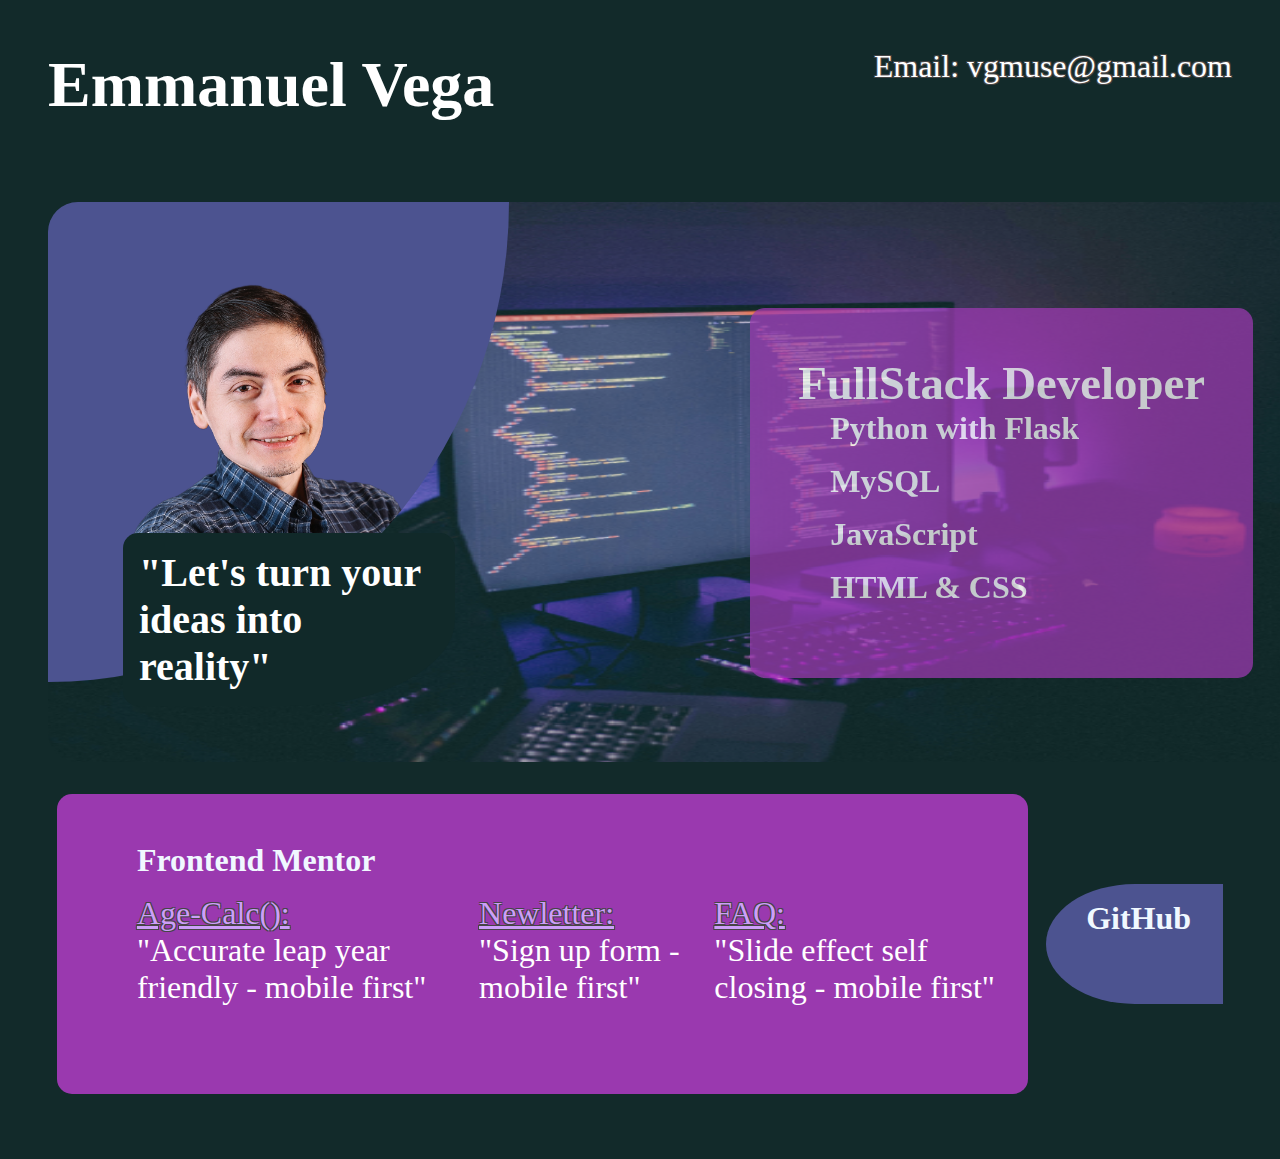
==== commit d16ba2df: "updating site to newest form" ====
--- a/index.html
+++ b/index.html
@@ -12,156 +12,67 @@
 
 <body>
     <nav>
-        <img src="" alt="Logo">
-        <ul>
-            <li>Element</li>
-            <li>Element</li>
-            <li>Element</li>
-        </ul>
+        <div class="left">
+            <h1>Emmanuel Vega</h1>
+        </div>
+        <div class="right">
+            <a href = "mailto: vcgmuse@gmail.com">Email: vgmuse@gmail.com</a>
+        </div>
     </nav>
     <main>
-        <!-- Banner Section -->
-        <div id="banner">
-            <h1 id="banner-title">Software Developer</h1>
-            <div id="bg-element">
-                <img id="bg-shape" src="./assets/images/graphics/bg-shape.png" alt="">
-                <div id="radial-gradient"></div>
-                <img id="bg-spots-lines" src="./assets/images/graphics/shapes-lines.png" alt="">
-                <img id="coder" src="./assets/images/graphics/coders.png" alt="">
+        <div class="about">
+            <img id="aboutBG" src="./newAssets/images/Artboard 1.png" alt="">
+            <div class="textarea">
+                <div class="statement">
+                    <h3>FullStack Developer</h3>
+                    <ul>
+                        <li>Python with Flask</li>
+                        <li>MySQL</li>
+                        <li>JavaScript</li>
+                        <li>HTML & CSS</li>
+                    </ul>
+                </div>
             </div>
-            <h2 id="banner-bottom">Emmanuel Vega</h2>
         </div>
+        <div class="codingDojo">
 
-        <!-- Code Section -->
-        <h2>Code:</h2>
-        <div class="site card">
-            <a href="https://www.frontendmentor.io/profile/vcgmuse" class="user-link ">Frontend-Mentor:</a>
+        </div>
+        <div class="code">
+            <div class="circle active">
+                <h3>Frontend Mentor</h3>
+                <ul>
+                    <li><a href="https://vcgmuse.github.io/Frontend-Mentor/age-calculator-app-main/"
+                            class="site-link " target="_blank">Age-Calc():</a>
+                        <p class="green">"Accurate leap year friendly - mobile first"</p>
+                    </li>
+                    <li><a href="https://vcgmuse.github.io/Frontend-Mentor/newsletter-sign-up-with-success-message-main/"
+                            class="site-link " target="_blank">Newletter:</a>
+                        <p class="green">"Sign up form - mobile first"</p>
+                    </li>
+                    <li><a href="https://vcgmuse.github.io/Frontend-Mentor/faq-accordion-main/"
+                            class="site-link " target="_blank">FAQ:</a>
+                        <p class="green">"Slide effect self closing - mobile first"</p>
+                    </li>
+                </ul>
+            </div>
+            <div class="circle">
+                <h3>GitHub</h3>
+                <ul>
+                    <li><a href="https://vcgmuse.github.io/bullseye/" class="site-link" target="_blank">Bull's-Eye:</a>
+                        <p class="">"Push physics game - Desktop"</p>
+                    </li>
+                    <li><a href="https://vcgmuse.github.io/simon/" class="site-link" target="_blank">Simon Says:</a>
+                        <p class="">"Added colors and tracks score - Desktop"</p>
+                    </li>
+                </ul>
+            </div>
+        </div>
+        <div class="skiils">
             <ul>
-                <li><a href="https://www.frontendmentor.io/solutions/fully-functional-and-accurate-mobile-and-desktop-design-YRDPRm3s21"
-                        class="site-link ">Age-Calc():</a>
-                    <p class="green">"Accurate leap year friendly - mobile first"</p>
-                </li>
-                <li><a href="https://www.frontendmentor.io/solutions/newsletter-w-errorstate-mobile-first-desktop-firefox-and-chrome-Q9GRXrni1k"
-                        class="site-link ">Newletter:</a>
-                    <p class="green">"Sign up form - mobile first"</p>
-                </li>
-                <li><a href="https://www.frontendmentor.io/solutions/responsive-faq-accordion-page-A1FCZQzD4m"
-                        class="site-link ">FAQ:</a>
-                    <p class="green">"Slide effect self closing - mobile first"</p>
-                </li>
+                <li></li>
             </ul>
         </div>
-        <li class="site card">
-            <a href="https://github.com/vcgmuse" class="user-link">GitHub:</a>
-            <ul>
-                <li><a href="https://vcgmuse.github.io/bullseye/" class="site-link">Bull's-Eye:</a>
-                    <p class="">"Push physics game - Desktop"</p>
-                </li>
-                <li><a href="https://vcgmuse.github.io/simon/" class="site-link">Simon Says:</a>
-                    <p class="">"Added colors and tracks score - Desktop"</p>
-                </li>
-            </ul>
-        </li>
-        <div class="site card">
-            <a href="https://railway.app/u/vcgmuse" class="user-link">Railway Servers:</a>
-            <ul>
-                <li><a href="https://flixx-movie-app.up.railway.app/" class="site-link">Flixx App:</a>
-                    <p class="green">"Movie App, skills learn from: "</p>
-                </li>
-            </ul>
-        </div>
-
-        <!-- Skills Section -->
-        <h2 class="title">Tech Tools:</h2>
-        <div class="tools">
-            <div class="mini-card">
-                <p class="">HTML</p>
-            </div>
-            <div class="mini-card">
-                <p class="">CSS</p>
-            </div>
-            <div class="mini-card">
-                <p class="">JavaScript</p>
-            </div>
-            <div class="mini-card">
-                <p class="">Git</p>
-            </div>
-            <div class="mini-card">
-                <p class="">Figma</p>
-            </div>
-            <div class="mini-card">
-                <p class="">Canva</p>
-            </div>
-            <div class="mini-card">
-                <p class="">Postman</p>
-            </div>
-            <div class="mini-card">
-                <p class="">VS Code</p>
-            </div>
-        </div>
-
-        <!-- Hobbies Section -->
-        <h2 class="title">Hobbies:</h2>
-        <ul class="hobbies">
-            <li><img src="./assets/images/bbq-pit.svg" alt="" class="hobby-img">BBQ's</li>
-            <li><img src="./assets/images/burger-solid.svg" alt="" class="hobby-img">Burgers</li>
-            <li><img src="./assets/images/cheese-cake.svg" alt="" class="hobby-img">Cakes</li>
-            <li><img src="./assets/images/pepper-hot-solid.svg" alt="" class="hobby-img">Chilli</li>
-            <li><img src="./assets/images/pencil.svg" alt="" class="hobby-img">Drawing</li>
-            <li><img src="./assets/images/user-ninja-solid.svg" alt="" class="hobby-img">Gaming</li>
-            <li><img src="./assets/images/music-solid.svg" alt="" class="hobby-img">Music</li>
-            <li><img src="./assets/images/palette-solid.svg" alt="" class="hobby-img">Painting</li>
-            <li><img src="./assets/images/svg-file-icon.svg" alt="" class="hobby-img">SVG</li>
-            <li><img src="./assets/images/crosshair-simple-svgrepo-com.svg" alt="" class="hobby-img">FPS</li>
-            <li><img src="./assets/images/bio-hazard.svg" alt="" class="hobby-img">Survival</li>
-            <li><img src="./assets/images/laser-cutter-icon.svg" alt="" class="hobby-img">Lasers</li>
-        </ul>
-
-        <!-- Contact Section -->
-        <h2 class="title">Contact</h2>
-        <div class="business-card">
-            <div class="left">
-                <div class="row">
-                    <div class="">
-                        <img src="./assets/images/html5.svg" alt="" class="icon">
-                        <p>HTML5</p>
-                    </div>
-                    <div class="">
-                        <img src="./assets/images/css3.svg" alt="" class="icon">
-                        <p>CSS</p>
-                    </div>
-                </div>
-                <div class="row">
-                    <div>
-                        <img src="./assets/images/node-js.svg" alt="" class="icon">
-                        <p>JS</p>
-                    </div>
-                </div>
-            </div>
-            <div class="right">
-                <div class="top">
-                    <p class="name">Emmanuel Vega</p>
-                    <p class="role">Software Developer</p>
-                </div>
-                <div class="bottom">
-                    <div class="phone">
-                        <i class="fas fa-phone"></i>
-                        <!-- There is a way to make this callable -->
-                        <a href="tel:8302618861" class="digits">(830)261 - 8861</a>
-                    </div>
-                    <div class="email">
-                        <i class="fas fa-envelope-open"></i>
-                        <a href="mailto:vcgmuse@gmail.com">vcgmuse@gmail.com</a> <a class="link"></a>
-                    </div>
-                    <div class="github">
-                        <img src="./assets/images/github-mark.svg" style="height: 12px;"
-                            alt="GitHub Logo that links to vcgmuse profile">
-                        <a href="https://github.com/vcgmuse" class="user-link">github.com/vcgmuse</a>
-                    </div>
-                </div>
-            </div>
     </main>
-
     <script src="./script.js"></script>
 </body>
 
--- a/styles.css
+++ b/styles.css
@@ -3,184 +3,173 @@
   padding: 0;
   box-sizing: border-box;
 }
-:root {
-  --theme-color: invert(79%) sepia(25%) saturate(824%) hue-rotate(140deg)
-    brightness(84%) contrast(93%);
+:root{
+  --text-outline: #464545;
 }
-ul {
-  list-style: none;
+html {
+  font-size: 16px;
+  color: white;
 }
 body {
-  background-color: black;
-  color: #fff;
+  margin: 3rem;
+  background-color: #122a2a;
+}
+a{
+  color: rgb(205, 158, 249);
+  text-shadow: 
+  -1px -1px 0 var(--text-outline),
+  1px -1px 0 var(--text-outline),
+  -1px 1px 0 var(--text-outline),
+  1px 1px 0 var(--text-outline);
 }
 nav {
   display: flex;
   justify-content: space-between;
-  width: 100%;
+  margin-bottom: 5rem;
 }
-main{
+ul {
+  display: flex;
+  flex-direction: column;
+  list-style: none;
+  gap: 1rem;
+  font-size: larger;
+}
+li {
+  position: relative;
+  left: 2rem;
+  font-size: 2rem;
+}
+.left {
+  font-size: 2rem;
+}
+.left h2 {
+  font-size: 1.5rem;
+}
+.right a {
+  color: white;
+  font-size: 2rem;
+  text-decoration: none;
+}
+.about {
   display: flex;
   flex-direction: column;
   justify-content: center;
-  align-items: center;
-  gap: 1rem;
+  margin: auto;
+  content: '';
+  width: fit-content;
+  position: relative;
 }
-/* Banner section */
-#banner{
+#aboutBG {
+  display: flex;
+  margin: 0;
+  height: 35rem;
+  width: 80rem;
+  opacity: 1;
+  border-radius: 30px;
+  opacity: 1;
+}
+.about::after {
+  content: '';
+  height: 30rem;
+  width: 36%;
+  background-image: url('./newAssets/images/Project_Quest_Alumni_Winter_2024-3_websize.png');
+  background-size: contain;
+  background-repeat: no-repeat;
+  background-position: top 50px right 75px;
+  background-color: #4c5390;
+  position: absolute;
+  top: 0;
+  left: 0;
+  border-radius: 30px 0 100% 0;
+  opacity: 1;
+}
+.about::before {
+  content: '"Let\'s turn your ideas into reality"';
+  position: absolute;
+  background-color: #112929;
+  max-width: 15ch;
+  font-size: 2.5rem;
+  font-weight: 900;
+  bottom: 10%;
+  left: 75px;
+  color: white;
+  z-index: 5;
+  border-radius: 15px 15px 50% 15px;
+  padding: 1rem;
+  text-align: center center;
+}
+.statement {
+  position: absolute;
+  height: 66%;
+  max-width: 50%;
+  bottom: 15%;
+  right: 75px;
+  padding: 3rem 3rem;
+  background-color: #9a39af;
+  font-size: 2.5rem;
+  font-weight: 900;
+  opacity: 0.75;
+  border-radius: 15px;
+}
+.headshot {
+  height: 30cap;
+  border-radius: 30%;
+}
+.code {
+  display: flex;
+  height: fit-content;
+  margin-top: 2rem;
+}
+.circle {
   display: flex;
   flex-direction: column;
-  align-items: center;
-  width: 100%;
+  height: 120px;
+  width: 15%;
+  margin: auto;
+  background-color: #9a39af;
+  border-radius:0 50% 50% 0;
+  transition: all 1s linear;
 }
-#bg-element{
-  position: relative;
+.circle:nth-child(2){
+  border-radius:50% 0 0 50%;
+  background-color: #4c5390;
+}
+.circle.active {
+  width: 82%;
+  height: 300px;
+  padding: 2rem 3rem 3rem;
+  border-radius: 15px;
+  transition: all 1s linear;
+
+}
+.circle:nth-child(2).active {
+  top: 35%;
+  border-radius: 15px;
+}
+.circle ul{
+  position: absolute;
+  pointer-events: none;
+  opacity: 0;  
+}
+.circle h3 {
+  font-size: 2rem;
+  padding: 1rem 2rem;
+  color: aliceblue;
+}
+.circle:nth-child(2) h3{
   display: flex;
-  flex-direction: column;
-  align-items: center;
-}
-#banner-title {
-  padding: 0.75rem;
-  border-radius: 0.5rem;
-  font-size: 2rem;
-  background-color: rgba(112, 128, 144, .10);
-  z-index: 2;
-}
-#radial-gradient {
-  display: inline-block;
-  position: absolute;
-  background: radial-gradient(circle at 50% 50%, #59c2d1, #afe9f1 10%, transparent 70%);
-  min-width: 300px;
-  min-height: 300px;
-  opacity: .55;
-  z-index: -10;
-}
-#bg-shape,
-#bg-spots-lines {
-  filter: var(--theme-color);
-  opacity: 0.4;
-}
-#bg-spots-lines {
-  position: absolute;
-  z-index: 1;
-}
-#coder{
-  position: absolute;
-  bottom: 5px;
-  height: 250px;
-}
-#banner-bottom {
-  font-size: 2rem;
-}
-/* Site card section */
-/* This looks good flex row on desktop */
-.card{
-  display: flex;
-  flex-direction: column;
-  max-width: 500px;
-  padding: 2rem;
-  gap: 2rem;
-  width: 100%;
-  background-color: rgba(112, 128, 144, .10);
-}
-.card ul{
-  display: grid;
-  grid-template-columns: 1fr 1fr;
-  padding-left: 1rem;
-  gap: 2rem;
-}
-a.user-link{
-  color: #59c2d1;
-  background-color: rgba(89, 194, 209,.2);
-  text-decoration: none;
-  font-size: 2.5rem;
-  padding: .25rem;
-  padding-left: .5rem;
-  border-radius: 15px;
-  border-bottom: 2px solid gray;
-}
-a.user-link:visited, a.user-link:active{
-  color: #fff;
-}
-a.site-link{
-  display: inline-block;
-  font-size: 1.5rem;
-  text-decoration: none;
-  color: #59c2d1;
-}
-a.site-link:hover{
-  display: inline-block;
-  transform: scale(1.2);
-  transition: transform 300ms linear
-}
-a.site-link p{
-  max-width: 200px;
-}
-a.site-link:visited, a.site-link:active{
-  color: #fff;
+  justify-content: flex-end;
+  text-align: right;
 }
 
-/* Skills Section */
-.tools{
-  display: grid;
-  width: inherit;
-  height: inherit;
-  grid-template-columns: 1fr 1fr;
-  gap: 4px;
-}
-.tools .col {
-  display: grid;
-  gap: 75px;
-}
-.mini-card{
-  background-color: rgba(89, 194, 209,.2);
-  border-top: 2px solid #59c2d1;
-  border-bottom: 2px solid #59c2d1;
-  border-radius: 20px;
-  font-size: 1.5rem;
-  width: 120px;
-  height: fit-content;
-  padding: .5rem; 
-  text-align: center;
-  overflow: hidden;
-}
-
-/* Hobbies section */
-.hobbies{
-  display: grid;
-  grid-template-columns: 1fr 1fr 1fr 1fr;
-  gap: 8px;
-}
-.hobbies li{
+.circle.active ul {
   display: flex;
-  flex-direction: column;
-  justify-content: space-between;
-  height: fit-content;
-  width: inherit;
-  gap: 2rem;
-
-}
-.hobby-img{
-  height: 32px;
-  margin: .25rem;
-  filter: var(--theme-color);
-}
-
-/* Contact section */
-
-.business-card{
-  display: flex;
-  justify-content: space-between;
-  max-width: 500px;
-  padding: 3rem;
-}
-.business-card .left{
-  display: grid;
-  grid-template-rows: 1fr 1fr 1fr;
-}
-.business-card .row{
-  display: flex;  
-}
-.icon{
-  filter: var(--theme-color);
-}
+  position: relative;
+  flex-direction: row;
+  flex-wrap: nowrap;
+  justify-content: space-around;
+  font-size: .75rem;
+  pointer-events: all;
+  opacity: 1;
+  transition: all .75s linear 1s;
+}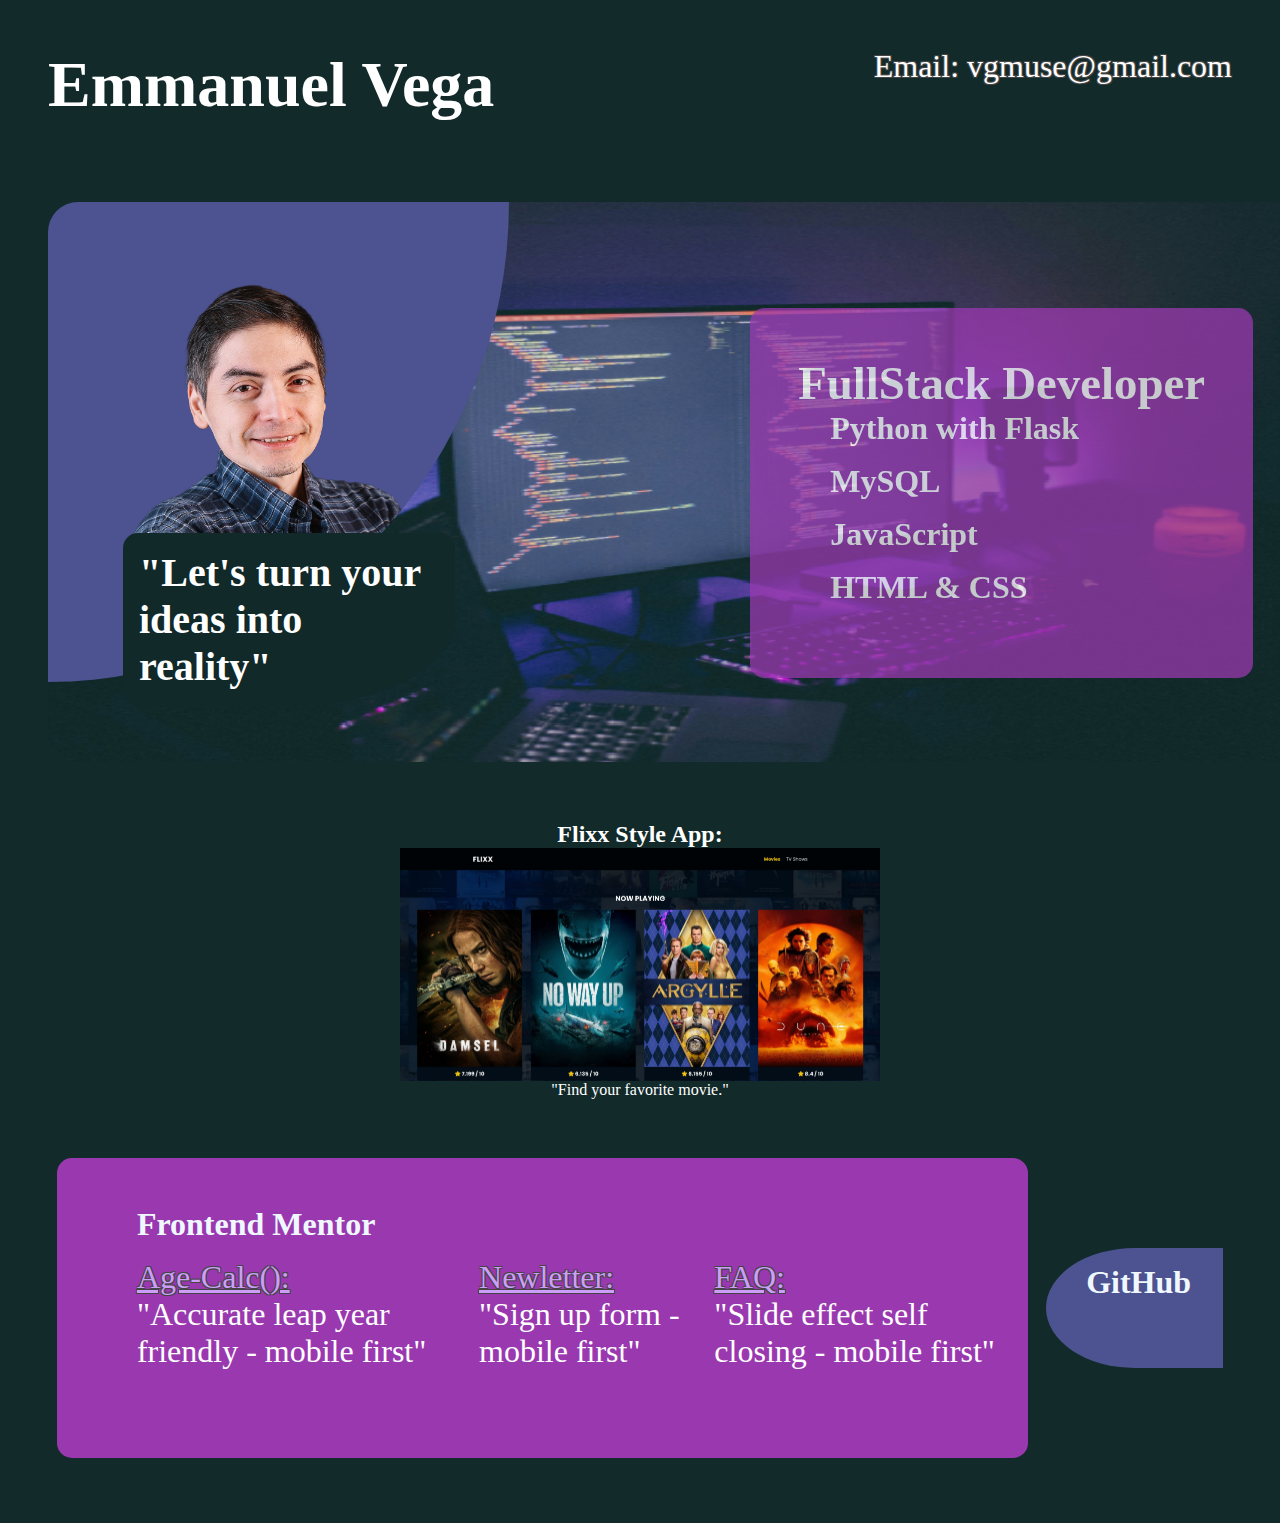
==== commit cc58b6ff: "double checking update" ====
--- a/index.html
+++ b/index.html
@@ -16,12 +16,12 @@
             <h1>Emmanuel Vega</h1>
         </div>
         <div class="right">
-            <a href = "mailto: vcgmuse@gmail.com">Email: vgmuse@gmail.com</a>
+            <a href="mailto: vcgmuse@gmail.com">Email: vgmuse@gmail.com</a>
         </div>
     </nav>
     <main>
         <div class="about">
-            <img id="aboutBG" src="./newAssets/images/Artboard 1.png" alt="">
+            <img id="aboutBG" src="../newAssets/images/Artboard 1.png" alt="">
             <div class="textarea">
                 <div class="statement">
                     <h3>FullStack Developer</h3>
@@ -34,23 +34,27 @@
                 </div>
             </div>
         </div>
-        <div class="codingDojo">
-
+        <div class="movieFlex">
+            <h2>Flixx Style App:</h2>
+            <a href="https://flixx-movie-app.up.railway.app/" class="site-link">
+                <img src="./newAssets/images/flixStyle.png" alt="">
+            </a>
+            <p class="green">"Find your favorite movie."</p>
         </div>
         <div class="code">
             <div class="circle active">
                 <h3>Frontend Mentor</h3>
                 <ul>
-                    <li><a href="https://vcgmuse.github.io/Frontend-Mentor/age-calculator-app-main/"
-                            class="site-link " target="_blank">Age-Calc():</a>
+                    <li><a href="https://vcgmuse.github.io/Frontend-Mentor/age-calculator-app-main/" class="site-link "
+                            target="_blank">Age-Calc():</a>
                         <p class="green">"Accurate leap year friendly - mobile first"</p>
                     </li>
                     <li><a href="https://vcgmuse.github.io/Frontend-Mentor/newsletter-sign-up-with-success-message-main/"
                             class="site-link " target="_blank">Newletter:</a>
                         <p class="green">"Sign up form - mobile first"</p>
                     </li>
-                    <li><a href="https://vcgmuse.github.io/Frontend-Mentor/faq-accordion-main/"
-                            class="site-link " target="_blank">FAQ:</a>
+                    <li><a href="https://vcgmuse.github.io/Frontend-Mentor/faq-accordion-main/" class="site-link "
+                            target="_blank">FAQ:</a>
                         <p class="green">"Slide effect self closing - mobile first"</p>
                     </li>
                 </ul>
--- a/styles.css
+++ b/styles.css
@@ -72,7 +72,7 @@
   content: '';
   height: 30rem;
   width: 36%;
-  background-image: url('./newAssets/images/Project_Quest_Alumni_Winter_2024-3_websize.png');
+  background-image: url('../newAssets/images/Project_Quest_Alumni_Winter_2024-3_websize.png');
   background-size: contain;
   background-repeat: no-repeat;
   background-position: top 50px right 75px;
@@ -172,4 +172,22 @@
   pointer-events: all;
   opacity: 1;
   transition: all .75s linear 1s;
+}
+
+.movieFlex{
+  display: flex;
+  flex-direction: column;
+  justify-content: center;
+  align-items: center;
+  height: 300px;
+  width: 90%;
+  margin: 3rem auto;
+}
+.movieFlex a{
+  display: flex;
+  justify-content: center;
+}
+.movieFlex img {
+  align-self: center;
+  width: 45%;
 }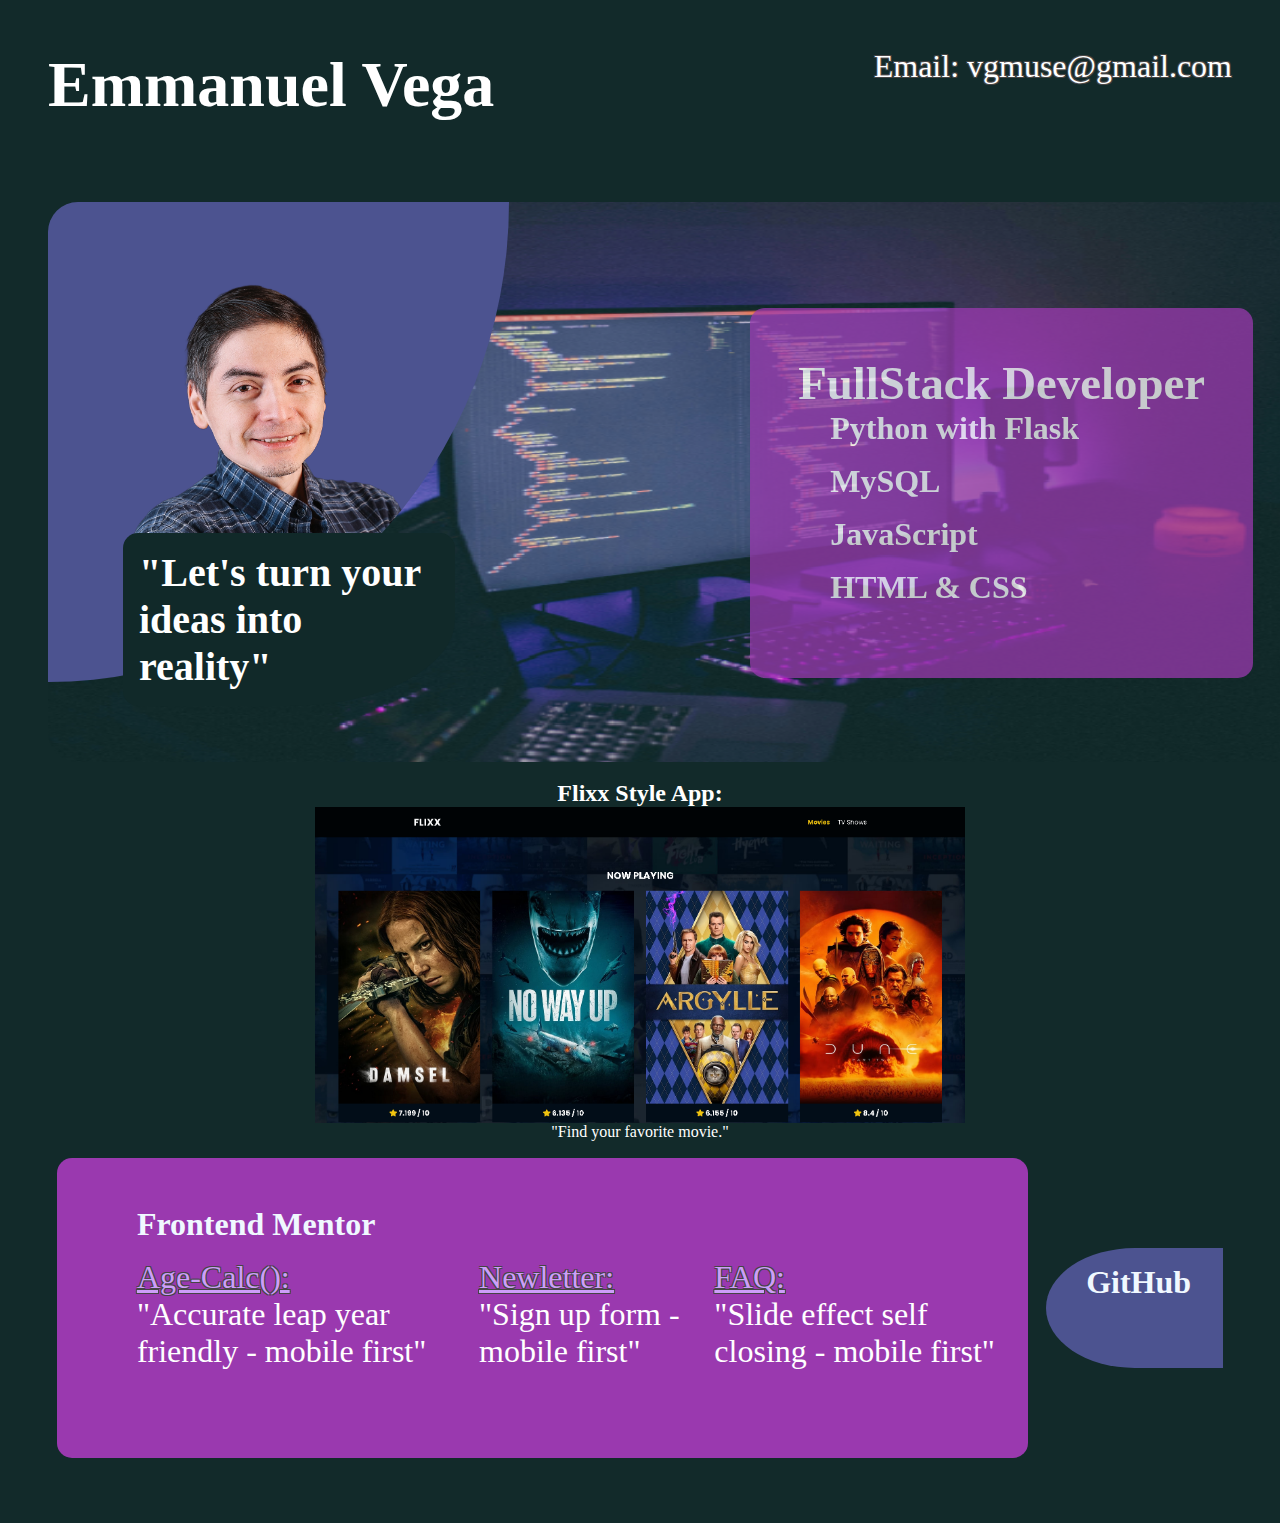
==== commit c3909b99: "CSS issues" ====
--- a/index.html
+++ b/index.html
@@ -37,7 +37,7 @@
         <div class="movieFlex">
             <h2>Flixx Style App:</h2>
             <a href="https://flixx-movie-app.up.railway.app/" class="site-link">
-                <img src="./newAssets/images/flixStyle.png" alt="">
+                <img src="../newAssets/images/flixStyle.png" alt="">
             </a>
             <p class="green">"Find your favorite movie."</p>
         </div>
--- a/styles.css
+++ b/styles.css
@@ -189,5 +189,5 @@
 }
 .movieFlex img {
   align-self: center;
-  width: 45%;
+  width: 650px;
 }